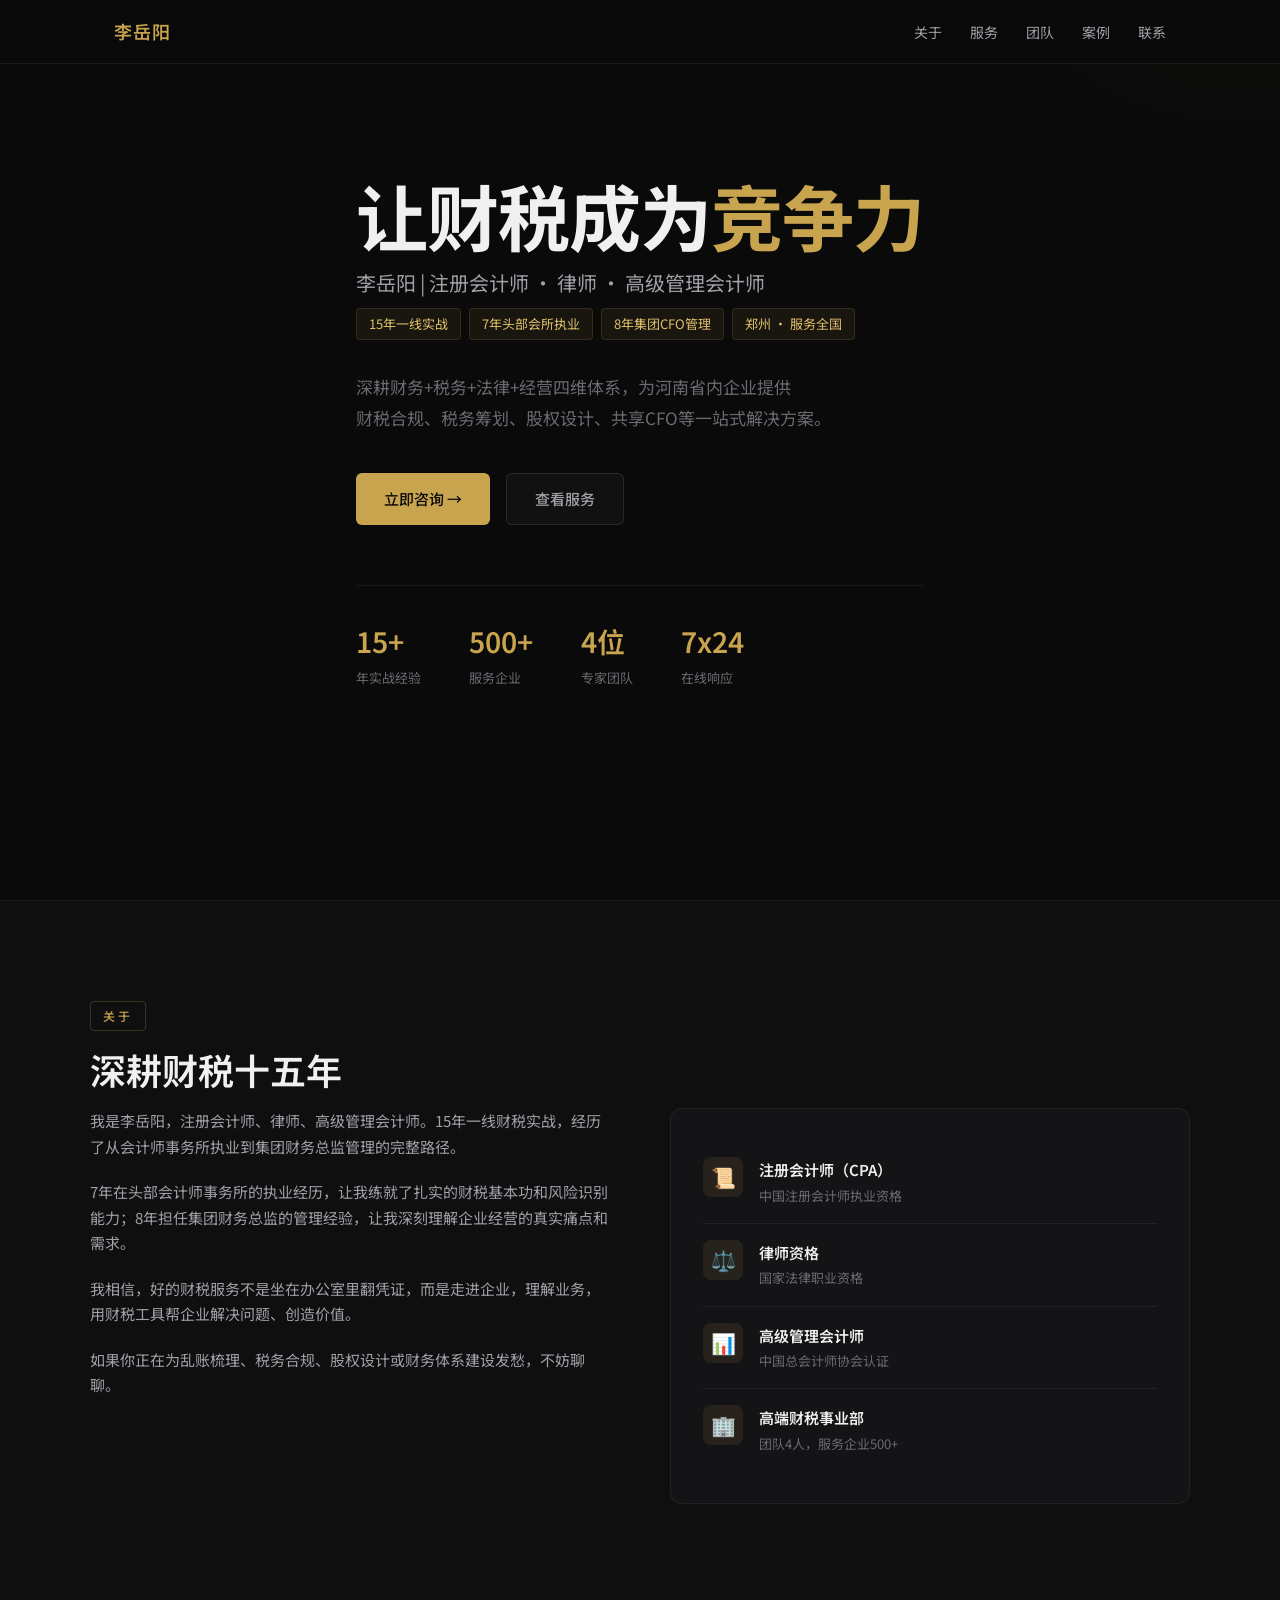
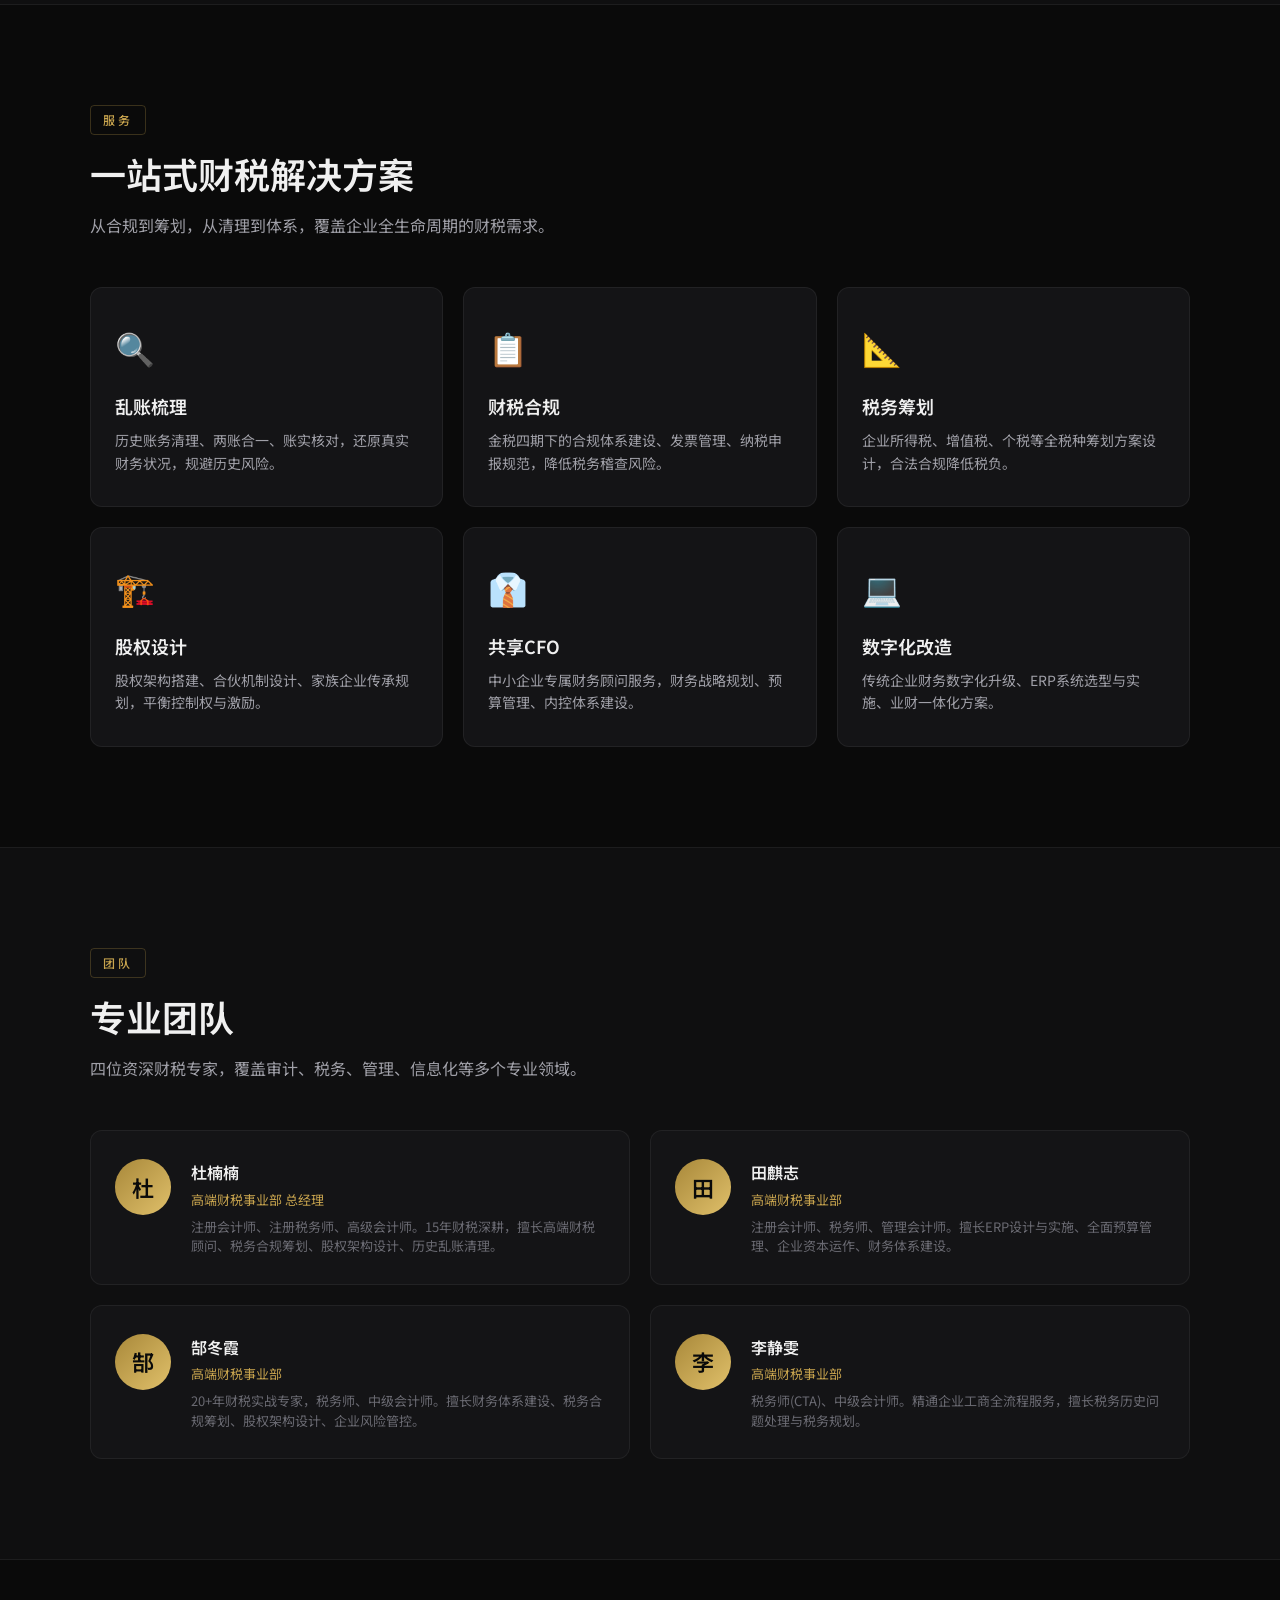
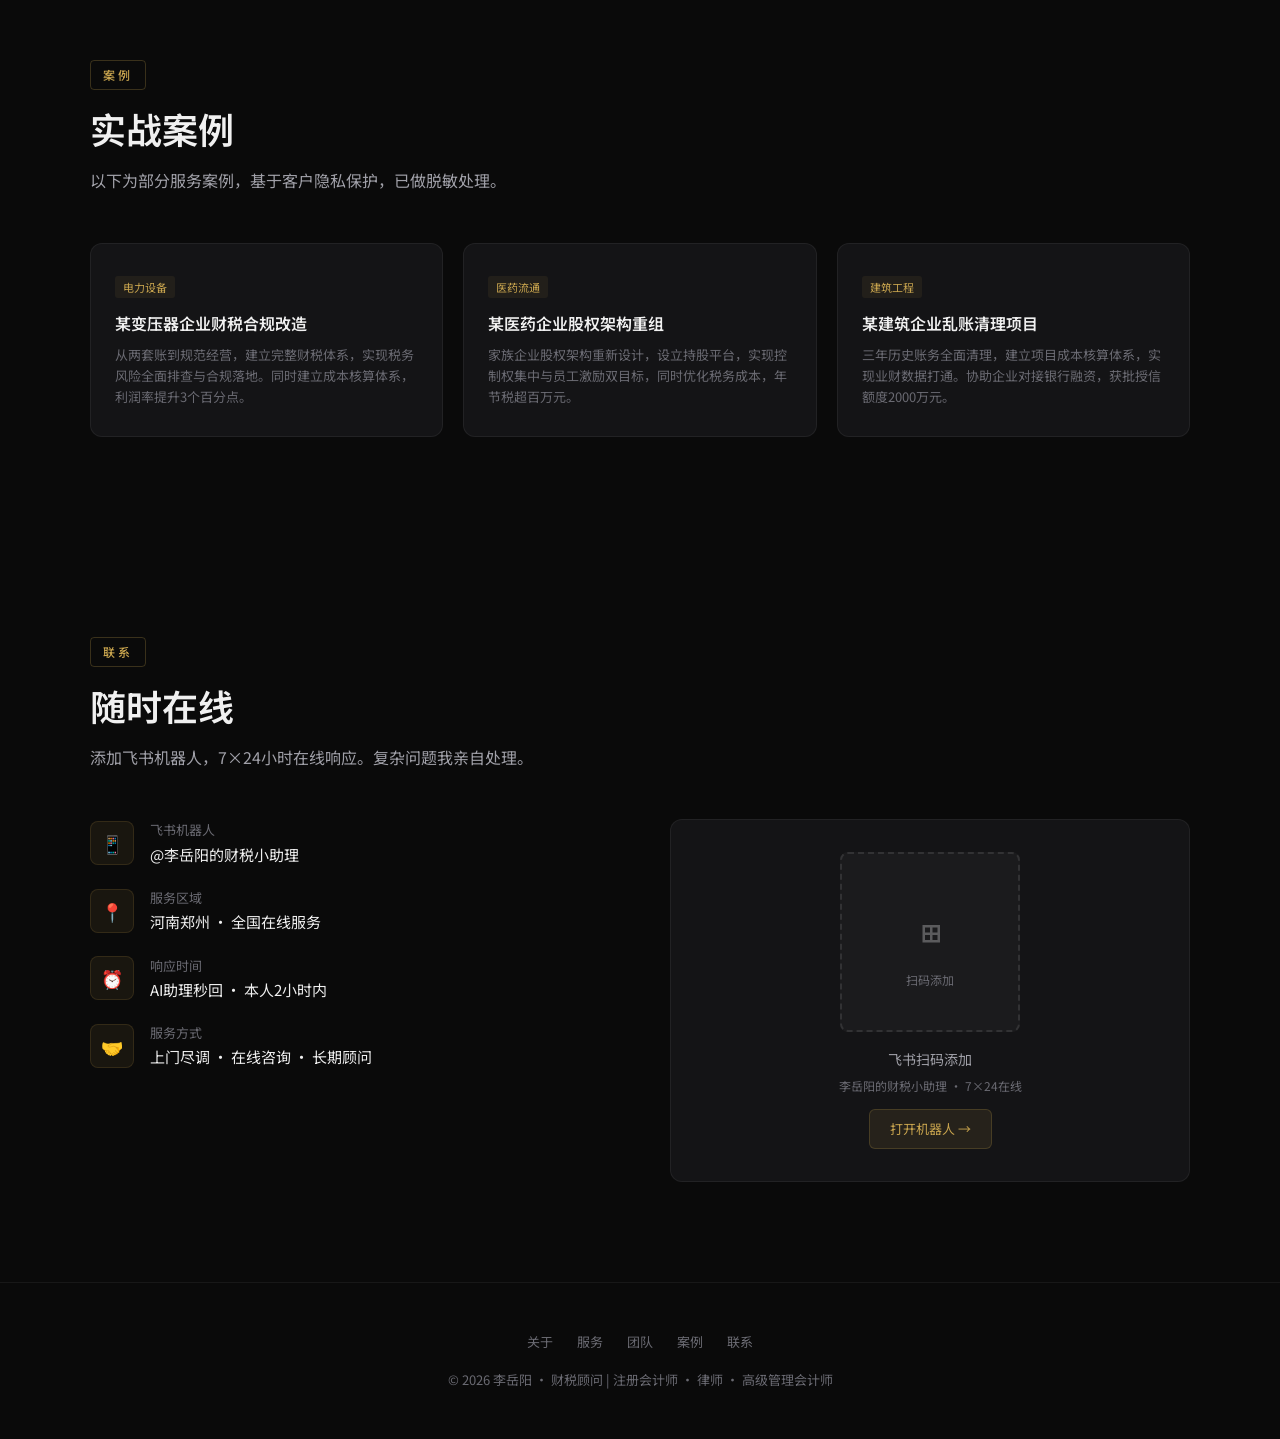
==== index.html @ 6808dc02 "init: 李岳阳财税顾问个人网站" ====
<!DOCTYPE html>
<html lang="zh-CN">
<head>
<meta charset="UTF-8">
<meta name="viewport" content="width=device-width, initial-scale=1.0">
<title>李岳阳 | 财税顾问 · 注册会计师 · 律师</title>
<meta name="description" content="李岳阳——注册会计师、律师、高级管理会计师，15年一线财税实战经验，专注财税合规、税务筹划、股权设计、共享CFO服务。">
<link rel="preconnect" href="https://fonts.googleapis.com">
<link rel="preconnect" href="https://fonts.gstatic.com" crossorigin>
<link href="https://fonts.googleapis.com/css2?family=Noto+Sans+SC:wght@300;400;500;600;700&family=JetBrains+Mono:wght@400;500&display=swap" rel="stylesheet">
<style>
:root {
  --bg-primary: #0a0a0a;
  --bg-secondary: #0f0f10;
  --bg-card: #141416;
  --bg-elevated: #1a1a1e;
  --text-primary: #f0f0f0;
  --text-secondary: #a0a0a8;
  --text-muted: #6a6a72;
  --gold: #c8a44e;
  --gold-light: #e0c06a;
  --gold-dark: #a8883a;
  --accent-gold: #d4af37;
  --border: rgba(255,255,255,0.06);
  --border-light: rgba(255,255,255,0.1);
  --radius: 8px;
  --radius-lg: 12px;
  --max-width: 1100px;
  --nav-height: 64px;
}

* { margin: 0; padding: 0; box-sizing: border-box; }

html { scroll-behavior: smooth; }

body {
  font-family: 'Noto Sans SC', -apple-system, BlinkMacSystemFont, 'Segoe UI', sans-serif;
  background: var(--bg-primary);
  color: var(--text-primary);
  line-height: 1.7;
  -webkit-font-smoothing: antialiased;
}

/* ===== Navigation ===== */
nav {
  position: fixed;
  top: 0;
  left: 0;
  right: 0;
  height: var(--nav-height);
  background: rgba(10,10,10,0.85);
  backdrop-filter: blur(16px);
  -webkit-backdrop-filter: blur(16px);
  border-bottom: 1px solid var(--border);
  z-index: 1000;
  display: flex;
  align-items: center;
  justify-content: center;
}
.nav-inner {
  width: 100%;
  max-width: var(--max-width);
  padding: 0 24px;
  display: flex;
  align-items: center;
  justify-content: space-between;
}
.nav-logo {
  font-size: 18px;
  font-weight: 600;
  color: var(--gold);
  text-decoration: none;
  letter-spacing: 1px;
}
.nav-links {
  display: flex;
  gap: 28px;
  list-style: none;
}
.nav-links a {
  color: var(--text-secondary);
  text-decoration: none;
  font-size: 14px;
  font-weight: 400;
  transition: color 0.2s;
  position: relative;
}
.nav-links a:hover { color: var(--text-primary); }
.nav-links a::after {
  content: '';
  position: absolute;
  bottom: -4px;
  left: 0;
  width: 0;
  height: 1px;
  background: var(--gold);
  transition: width 0.3s;
}
.nav-links a:hover::after { width: 100%; }

.menu-toggle {
  display: none;
  background: none;
  border: none;
  color: var(--text-primary);
  font-size: 24px;
  cursor: pointer;
  padding: 8px;
}

/* ===== Sections ===== */
section { padding: 100px 24px; }
.section-inner {
  max-width: var(--max-width);
  margin: 0 auto;
}
.section-tag {
  display: inline-block;
  font-size: 12px;
  font-weight: 500;
  color: var(--gold);
  letter-spacing: 3px;
  text-transform: uppercase;
  margin-bottom: 16px;
  border: 1px solid rgba(200,164,78,0.25);
  padding: 4px 12px;
  border-radius: 4px;
}
.section-title {
  font-size: 36px;
  font-weight: 600;
  color: var(--text-primary);
  margin-bottom: 16px;
  line-height: 1.25;
}
.section-desc {
  font-size: 16px;
  color: var(--text-secondary);
  max-width: 640px;
  margin-bottom: 48px;
}

/* ===== Hero ===== */
#hero {
  min-height: 100vh;
  display: flex;
  align-items: center;
  padding-top: var(--nav-height);
  position: relative;
  overflow: hidden;
}
#hero::before {
  content: '';
  position: absolute;
  top: -50%;
  right: -20%;
  width: 600px;
  height: 600px;
  background: radial-gradient(circle, rgba(200,164,78,0.06) 0%, transparent 70%);
  pointer-events: none;
}
.hero-content { position: relative; z-index: 1; }
.hero-name {
  font-size: clamp(40px, 6vw, 72px);
  font-weight: 700;
  color: var(--text-primary);
  line-height: 1.1;
  letter-spacing: -1px;
  margin-bottom: 12px;
}
.hero-name .gold { color: var(--gold); }
.hero-title {
  font-size: clamp(16px, 2vw, 20px);
  color: var(--text-secondary);
  margin-bottom: 8px;
  font-weight: 400;
}
.hero-badge {
  display: inline-flex;
  gap: 8px;
  flex-wrap: wrap;
  margin-bottom: 32px;
}
.hero-badge span {
  font-size: 13px;
  color: var(--gold-light);
  background: rgba(200,164,78,0.08);
  border: 1px solid rgba(200,164,78,0.15);
  padding: 4px 12px;
  border-radius: 4px;
}
.hero-desc {
  font-size: 17px;
  color: var(--text-muted);
  max-width: 560px;
  line-height: 1.8;
  margin-bottom: 40px;
}
.hero-actions {
  display: flex;
  gap: 16px;
  flex-wrap: wrap;
}
.btn {
  display: inline-flex;
  align-items: center;
  gap: 8px;
  padding: 12px 28px;
  border-radius: 6px;
  font-size: 15px;
  font-weight: 500;
  text-decoration: none;
  transition: all 0.25s;
  cursor: pointer;
  border: none;
  font-family: inherit;
}
.btn-primary {
  background: var(--gold);
  color: #0a0a0a;
}
.btn-primary:hover {
  background: var(--gold-light);
  transform: translateY(-1px);
}
.btn-ghost {
  background: rgba(255,255,255,0.03);
  color: var(--text-secondary);
  border: 1px solid var(--border-light);
}
.btn-ghost:hover {
  background: rgba(255,255,255,0.06);
  color: var(--text-primary);
  border-color: rgba(255,255,255,0.15);
}
.hero-stats {
  display: flex;
  gap: 48px;
  margin-top: 60px;
  padding-top: 32px;
  border-top: 1px solid var(--border);
}
.hero-stat-num {
  font-size: 28px;
  font-weight: 600;
  color: var(--gold);
}
.hero-stat-label {
  font-size: 13px;
  color: var(--text-muted);
  margin-top: 2px;
}

/* ===== About ===== */
#about {
  background: var(--bg-secondary);
  border-top: 1px solid var(--border);
  border-bottom: 1px solid var(--border);
}
.about-grid {
  display: grid;
  grid-template-columns: 1fr 1fr;
  gap: 60px;
  align-items: start;
}
.about-text p {
  margin-bottom: 20px;
  color: var(--text-secondary);
  font-size: 15px;
}
.about-certs {
  background: var(--bg-card);
  border: 1px solid var(--border);
  border-radius: var(--radius-lg);
  padding: 32px;
}
.cert-item {
  display: flex;
  align-items: flex-start;
  gap: 16px;
  padding: 16px 0;
  border-bottom: 1px solid var(--border);
}
.cert-item:last-child { border-bottom: none; }
.cert-icon {
  width: 40px;
  height: 40px;
  background: rgba(200,164,78,0.1);
  border-radius: 8px;
  display: flex;
  align-items: center;
  justify-content: center;
  font-size: 20px;
  flex-shrink: 0;
}
.cert-info h4 {
  font-size: 15px;
  font-weight: 600;
  margin-bottom: 2px;
}
.cert-info p {
  font-size: 13px;
  color: var(--text-muted);
}

/* ===== Services ===== */
.services-grid {
  display: grid;
  grid-template-columns: repeat(3, 1fr);
  gap: 20px;
}
.service-card {
  background: var(--bg-card);
  border: 1px solid var(--border);
  border-radius: var(--radius-lg);
  padding: 32px 24px;
  transition: all 0.3s;
}
.service-card:hover {
  border-color: rgba(200,164,78,0.2);
  transform: translateY(-2px);
  background: var(--bg-elevated);
}
.service-icon {
  font-size: 32px;
  margin-bottom: 16px;
  display: block;
}
.service-card h3 {
  font-size: 18px;
  font-weight: 600;
  margin-bottom: 8px;
}
.service-card p {
  font-size: 14px;
  color: var(--text-secondary);
  line-height: 1.6;
}

/* ===== Team ===== */
#team { background: var(--bg-secondary); border-top: 1px solid var(--border); border-bottom: 1px solid var(--border); }
.team-grid {
  display: grid;
  grid-template-columns: repeat(2, 1fr);
  gap: 20px;
}
.team-card {
  background: var(--bg-card);
  border: 1px solid var(--border);
  border-radius: var(--radius-lg);
  padding: 28px 24px;
  display: flex;
  gap: 20px;
}
.team-avatar {
  width: 56px;
  height: 56px;
  border-radius: 50%;
  background: linear-gradient(135deg, var(--gold-dark), var(--gold-light));
  display: flex;
  align-items: center;
  justify-content: center;
  font-size: 22px;
  font-weight: 600;
  color: #0a0a0a;
  flex-shrink: 0;
}
.team-info h4 {
  font-size: 16px;
  font-weight: 600;
  margin-bottom: 2px;
}
.team-info .team-title {
  font-size: 13px;
  color: var(--gold);
  margin-bottom: 6px;
}
.team-info .team-desc {
  font-size: 13px;
  color: var(--text-muted);
  line-height: 1.5;
}

/* ===== Cases ===== */
.cases-grid {
  display: grid;
  grid-template-columns: repeat(3, 1fr);
  gap: 20px;
}
.case-card {
  background: var(--bg-card);
  border: 1px solid var(--border);
  border-radius: var(--radius-lg);
  padding: 28px 24px;
  transition: all 0.3s;
}
.case-card:hover { border-color: rgba(200,164,78,0.2); }
.case-tag {
  display: inline-block;
  font-size: 11px;
  color: var(--gold);
  background: rgba(200,164,78,0.08);
  padding: 2px 8px;
  border-radius: 3px;
  margin-bottom: 12px;
}
.case-card h3 {
  font-size: 16px;
  font-weight: 600;
  margin-bottom: 8px;
}
.case-card p {
  font-size: 13px;
  color: var(--text-muted);
  line-height: 1.6;
}

/* ===== Contact ===== */
.contact-grid {
  display: grid;
  grid-template-columns: 1fr 1fr;
  gap: 60px;
}
.contact-info-item {
  display: flex;
  align-items: center;
  gap: 16px;
  margin-bottom: 20px;
}
.contact-info-item .icon {
  width: 44px;
  height: 44px;
  background: rgba(200,164,78,0.08);
  border: 1px solid rgba(200,164,78,0.15);
  border-radius: 8px;
  display: flex;
  align-items: center;
  justify-content: center;
  font-size: 18px;
  flex-shrink: 0;
}
.contact-info-item .label {
  font-size: 13px;
  color: var(--text-muted);
}
.contact-info-item .value {
  font-size: 15px;
  color: var(--text-primary);
}
.contact-qr {
  background: var(--bg-card);
  border: 1px solid var(--border);
  border-radius: var(--radius-lg);
  padding: 32px;
  text-align: center;
}
.contact-qr-placeholder {
  width: 180px;
  height: 180px;
  background: rgba(255,255,255,0.03);
  border: 2px dashed var(--border-light);
  border-radius: 8px;
  margin: 0 auto 16px;
  display: flex;
  flex-direction: column;
  align-items: center;
  justify-content: center;
  gap: 8px;
}
.contact-qr-placeholder .qr-icon { font-size: 40px; opacity: 0.3; }
.contact-qr .qr-label {
  font-size: 14px;
  color: var(--text-secondary);
  margin-bottom: 4px;
}
.contact-qr .qr-desc {
  font-size: 12px;
  color: var(--text-muted);
}
.contact-qr .qr-link {
  display: inline-block;
  margin-top: 12px;
  padding: 8px 20px;
  background: rgba(200,164,78,0.1);
  color: var(--gold);
  text-decoration: none;
  border-radius: 6px;
  font-size: 13px;
  border: 1px solid rgba(200,164,78,0.2);
  transition: all 0.2s;
}
.contact-qr .qr-link:hover {
  background: rgba(200,164,78,0.15);
}

/* ===== Footer ===== */
footer {
  border-top: 1px solid var(--border);
  padding: 48px 24px;
  text-align: center;
}
.footer-links { margin-bottom: 16px; display: flex; justify-content: center; gap: 24px; flex-wrap: wrap; }
.footer-links a { color: var(--text-muted); text-decoration: none; font-size: 13px; transition: color 0.2s; }
.footer-links a:hover { color: var(--gold); }
footer p { font-size: 13px; color: var(--text-muted); }

/* ===== Fade-in Animation ===== */
.fade-in {
  opacity: 0;
  transform: translateY(20px);
  transition: opacity 0.6s ease, transform 0.6s ease;
}
.fade-in.visible {
  opacity: 1;
  transform: translateY(0);
}

/* ===== Responsive ===== */
@media (max-width: 768px) {
  .nav-links { display: none; position: absolute; top: var(--nav-height); left: 0; right: 0; background: rgba(10,10,10,0.98); flex-direction: column; padding: 16px 24px; gap: 16px; border-bottom: 1px solid var(--border); }
  .nav-links.open { display: flex; }
  .menu-toggle { display: block; }
  .hero-stats { gap: 24px; flex-wrap: wrap; }
  .about-grid,
  .contact-grid { grid-template-columns: 1fr; gap: 32px; }
  .services-grid,
  .cases-grid { grid-template-columns: 1fr; }
  .team-grid { grid-template-columns: 1fr; }
  section { padding: 64px 20px; }
  .section-title { font-size: 28px; }
}
@media (min-width: 769px) and (max-width: 1024px) {
  .services-grid,
  .cases-grid { grid-template-columns: repeat(2, 1fr); }
}
</style>
</head>
<body>

<!-- Navigation -->
<nav>
  <div class="nav-inner">
    <a href="#hero" class="nav-logo">李岳阳</a>
    <button class="menu-toggle" aria-label="菜单" onclick="document.querySelector('.nav-links').classList.toggle('open')">☰</button>
    <ul class="nav-links">
      <li><a href="#about" onclick="closeMenu()">关于</a></li>
      <li><a href="#services" onclick="closeMenu()">服务</a></li>
      <li><a href="#team" onclick="closeMenu()">团队</a></li>
      <li><a href="#cases" onclick="closeMenu()">案例</a></li>
      <li><a href="#contact" onclick="closeMenu()">联系</a></li>
    </ul>
  </div>
</nav>

<!-- Hero -->
<section id="hero">
  <div class="section-inner hero-content">
    <div class="hero-name">让财税成为<span class="gold">竞争力</span></div>
    <div class="hero-title">李岳阳 | 注册会计师 · 律师 · 高级管理会计师</div>
    <div class="hero-badge">
      <span>15年一线实战</span>
      <span>7年头部会所执业</span>
      <span>8年集团CFO管理</span>
      <span>郑州 · 服务全国</span>
    </div>
    <p class="hero-desc">
      深耕财务+税务+法律+经营四维体系，为河南省内企业提供<br>
      财税合规、税务筹划、股权设计、共享CFO等一站式解决方案。
    </p>
    <div class="hero-actions">
      <a href="#contact" class="btn btn-primary">立即咨询 →</a>
      <a href="#services" class="btn btn-ghost">查看服务</a>
    </div>
    <div class="hero-stats">
      <div><div class="hero-stat-num">15+</div><div class="hero-stat-label">年实战经验</div></div>
      <div><div class="hero-stat-num">500+</div><div class="hero-stat-label">服务企业</div></div>
      <div><div class="hero-stat-num">4位</div><div class="hero-stat-label">专家团队</div></div>
      <div><div class="hero-stat-num">7x24</div><div class="hero-stat-label">在线响应</div></div>
    </div>
  </div>
</section>

<!-- About -->
<section id="about">
  <div class="section-inner fade-in">
    <span class="section-tag">关于</span>
    <h2 class="section-title">深耕财税十五年</h2>
    <div class="about-grid">
      <div class="about-text">
        <p>我是李岳阳，注册会计师、律师、高级管理会计师。15年一线财税实战，经历了从会计师事务所执业到集团财务总监管理的完整路径。</p>
        <p>7年在头部会计师事务所的执业经历，让我练就了扎实的财税基本功和风险识别能力；8年担任集团财务总监的管理经验，让我深刻理解企业经营的真实痛点和需求。</p>
        <p>我相信，好的财税服务不是坐在办公室里翻凭证，而是走进企业，理解业务，用财税工具帮企业解决问题、创造价值。</p>
        <p>如果你正在为乱账梳理、税务合规、股权设计或财务体系建设发愁，不妨聊聊。</p>
      </div>
      <div class="about-certs">
        <div class="cert-item">
          <div class="cert-icon">📜</div>
          <div class="cert-info"><h4>注册会计师（CPA）</h4><p>中国注册会计师执业资格</p></div>
        </div>
        <div class="cert-item">
          <div class="cert-icon">⚖️</div>
          <div class="cert-info"><h4>律师资格</h4><p>国家法律职业资格</p></div>
        </div>
        <div class="cert-item">
          <div class="cert-icon">📊</div>
          <div class="cert-info"><h4>高级管理会计师</h4><p>中国总会计师协会认证</p></div>
        </div>
        <div class="cert-item">
          <div class="cert-icon">🏢</div>
          <div class="cert-info"><h4>高端财税事业部</h4><p>团队4人，服务企业500+</p></div>
        </div>
      </div>
    </div>
  </div>
</section>

<!-- Services -->
<section id="services">
  <div class="section-inner fade-in">
    <span class="section-tag">服务</span>
    <h2 class="section-title">一站式财税解决方案</h2>
    <p class="section-desc">从合规到筹划，从清理到体系，覆盖企业全生命周期的财税需求。</p>
    <div class="services-grid">
      <div class="service-card"><span class="service-icon">🔍</span><h3>乱账梳理</h3><p>历史账务清理、两账合一、账实核对，还原真实财务状况，规避历史风险。</p></div>
      <div class="service-card"><span class="service-icon">📋</span><h3>财税合规</h3><p>金税四期下的合规体系建设、发票管理、纳税申报规范，降低税务稽查风险。</p></div>
      <div class="service-card"><span class="service-icon">📐</span><h3>税务筹划</h3><p>企业所得税、增值税、个税等全税种筹划方案设计，合法合规降低税负。</p></div>
      <div class="service-card"><span class="service-icon">🏗️</span><h3>股权设计</h3><p>股权架构搭建、合伙机制设计、家族企业传承规划，平衡控制权与激励。</p></div>
      <div class="service-card"><span class="service-icon">👔</span><h3>共享CFO</h3><p>中小企业专属财务顾问服务，财务战略规划、预算管理、内控体系建设。</p></div>
      <div class="service-card"><span class="service-icon">💻</span><h3>数字化改造</h3><p>传统企业财务数字化升级、ERP系统选型与实施、业财一体化方案。</p></div>
    </div>
  </div>
</section>

<!-- Team -->
<section id="team">
  <div class="section-inner fade-in">
    <span class="section-tag">团队</span>
    <h2 class="section-title">专业团队</h2>
    <p class="section-desc">四位资深财税专家，覆盖审计、税务、管理、信息化等多个专业领域。</p>
    <div class="team-grid">
      <div class="team-card"><div class="team-avatar">杜</div><div class="team-info"><h4>杜楠楠</h4><div class="team-title">高端财税事业部 总经理</div><div class="team-desc">注册会计师、注册税务师、高级会计师。15年财税深耕，擅长高端财税顾问、税务合规筹划、股权架构设计、历史乱账清理。</div></div></div>
      <div class="team-card"><div class="team-avatar">田</div><div class="team-info"><h4>田麒志</h4><div class="team-title">高端财税事业部</div><div class="team-desc">注册会计师、税务师、管理会计师。擅长ERP设计与实施、全面预算管理、企业资本运作、财务体系建设。</div></div></div>
      <div class="team-card"><div class="team-avatar">郜</div><div class="team-info"><h4>郜冬霞</h4><div class="team-title">高端财税事业部</div><div class="team-desc">20+年财税实战专家，税务师、中级会计师。擅长财务体系建设、税务合规筹划、股权架构设计、企业风险管控。</div></div></div>
      <div class="team-card"><div class="team-avatar">李</div><div class="team-info"><h4>李静雯</h4><div class="team-title">高端财税事业部</div><div class="team-desc">税务师(CTA)、中级会计师。精通企业工商全流程服务，擅长税务历史问题处理与税务规划。</div></div></div>
    </div>
  </div>
</section>

<!-- Cases -->
<section id="cases">
  <div class="section-inner fade-in">
    <span class="section-tag">案例</span>
    <h2 class="section-title">实战案例</h2>
    <p class="section-desc">以下为部分服务案例，基于客户隐私保护，已做脱敏处理。</p>
    <div class="cases-grid">
      <div class="case-card"><span class="case-tag">电力设备</span><h3>某变压器企业财税合规改造</h3><p>从两套账到规范经营，建立完整财税体系，实现税务风险全面排查与合规落地。同时建立成本核算体系，利润率提升3个百分点。</p></div>
      <div class="case-card"><span class="case-tag">医药流通</span><h3>某医药企业股权架构重组</h3><p>家族企业股权架构重新设计，设立持股平台，实现控制权集中与员工激励双目标，同时优化税务成本，年节税超百万元。</p></div>
      <div class="case-card"><span class="case-tag">建筑工程</span><h3>某建筑企业乱账清理项目</h3><p>三年历史账务全面清理，建立项目成本核算体系，实现业财数据打通。协助企业对接银行融资，获批授信额度2000万元。</p></div>
    </div>
  </div>
</section>

<!-- Contact -->
<section id="contact">
  <div class="section-inner fade-in">
    <span class="section-tag">联系</span>
    <h2 class="section-title">随时在线</h2>
    <p class="section-desc">添加飞书机器人，7×24小时在线响应。复杂问题我亲自处理。</p>
    <div class="contact-grid">
      <div>
        <div class="contact-info-item">
          <div class="icon">📱</div>
          <div><div class="label">飞书机器人</div><div class="value">@李岳阳的财税小助理</div></div>
        </div>
        <div class="contact-info-item">
          <div class="icon">📍</div>
          <div><div class="label">服务区域</div><div class="value">河南郑州 · 全国在线服务</div></div>
        </div>
        <div class="contact-info-item">
          <div class="icon">⏰</div>
          <div><div class="label">响应时间</div><div class="value">AI助理秒回 · 本人2小时内</div></div>
        </div>
        <div class="contact-info-item">
          <div class="icon">🤝</div>
          <div><div class="label">服务方式</div><div class="value">上门尽调 · 在线咨询 · 长期顾问</div></div>
        </div>
      </div>
      <div class="contact-qr">
        <div class="contact-qr-placeholder">
          <span class="qr-icon">⊞</span>
          <span style="font-size:12px;color:var(--text-muted)">扫码添加</span>
        </div>
        <div class="qr-label">飞书扫码添加</div>
        <div class="qr-desc">李岳阳的财税小助理 · 7×24在线</div>
        <a href="https://applink.feishu.cn/T97jD0UwKGOh" class="qr-link" target="_blank" rel="noopener">打开机器人 →</a>
      </div>
    </div>
  </div>
</section>

<!-- Footer -->
<footer>
  <div class="section-inner">
    <div class="footer-links">
      <a href="#about">关于</a>
      <a href="#services">服务</a>
      <a href="#team">团队</a>
      <a href="#cases">案例</a>
      <a href="#contact">联系</a>
    </div>
    <p>© 2026 李岳阳 · 财税顾问 | 注册会计师 · 律师 · 高级管理会计师</p>
  </div>
</footer>

<script>
// Mobile menu close on link click
function closeMenu() { document.querySelector('.nav-links').classList.remove('open'); }

// Fade-in on scroll
const observer = new IntersectionObserver((entries) => {
  entries.forEach(entry => {
    if (entry.isIntersecting) { entry.target.classList.add('visible'); }
  });
}, { threshold: 0.1 });
document.querySelectorAll('.fade-in').forEach(el => observer.observe(el));

// Close mobile menu on resize
window.addEventListener('resize', () => {
  if (window.innerWidth > 768) document.querySelector('.nav-links').classList.remove('open');
});
</script>
</body>
</html>
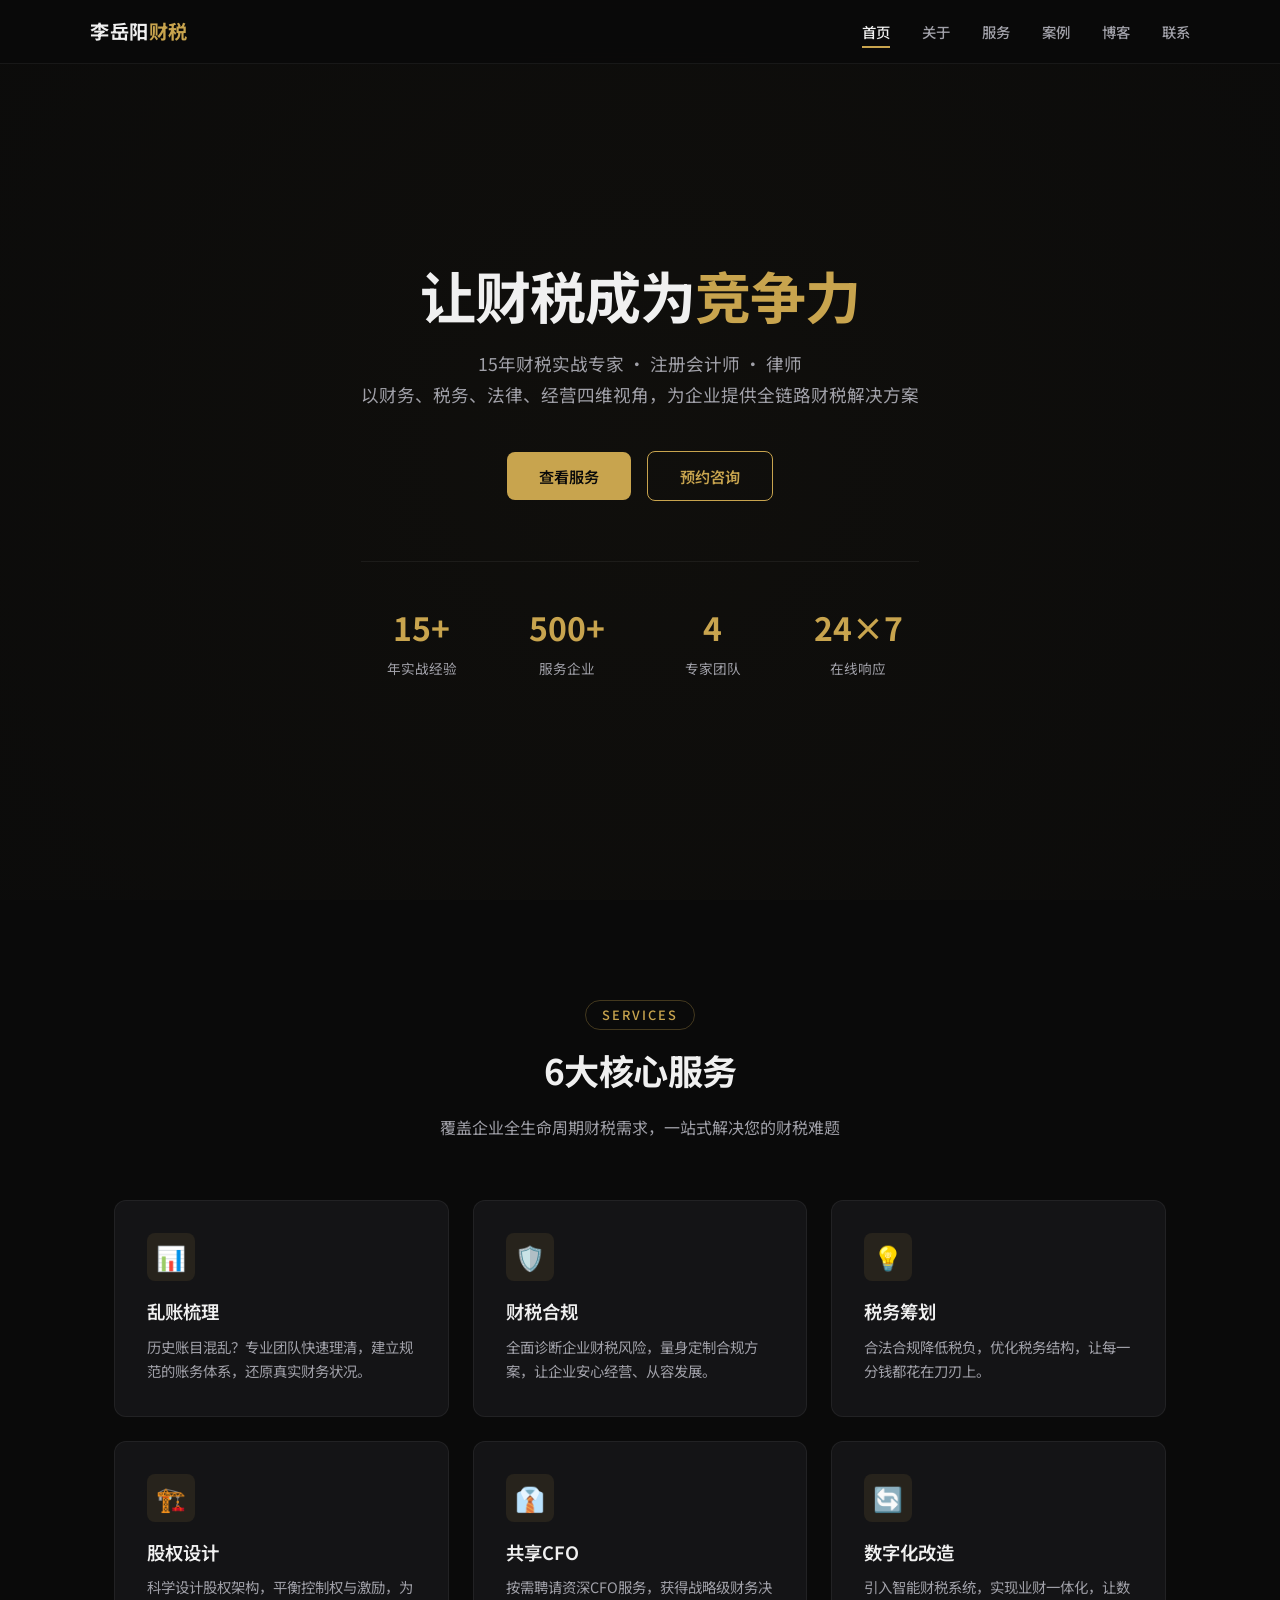
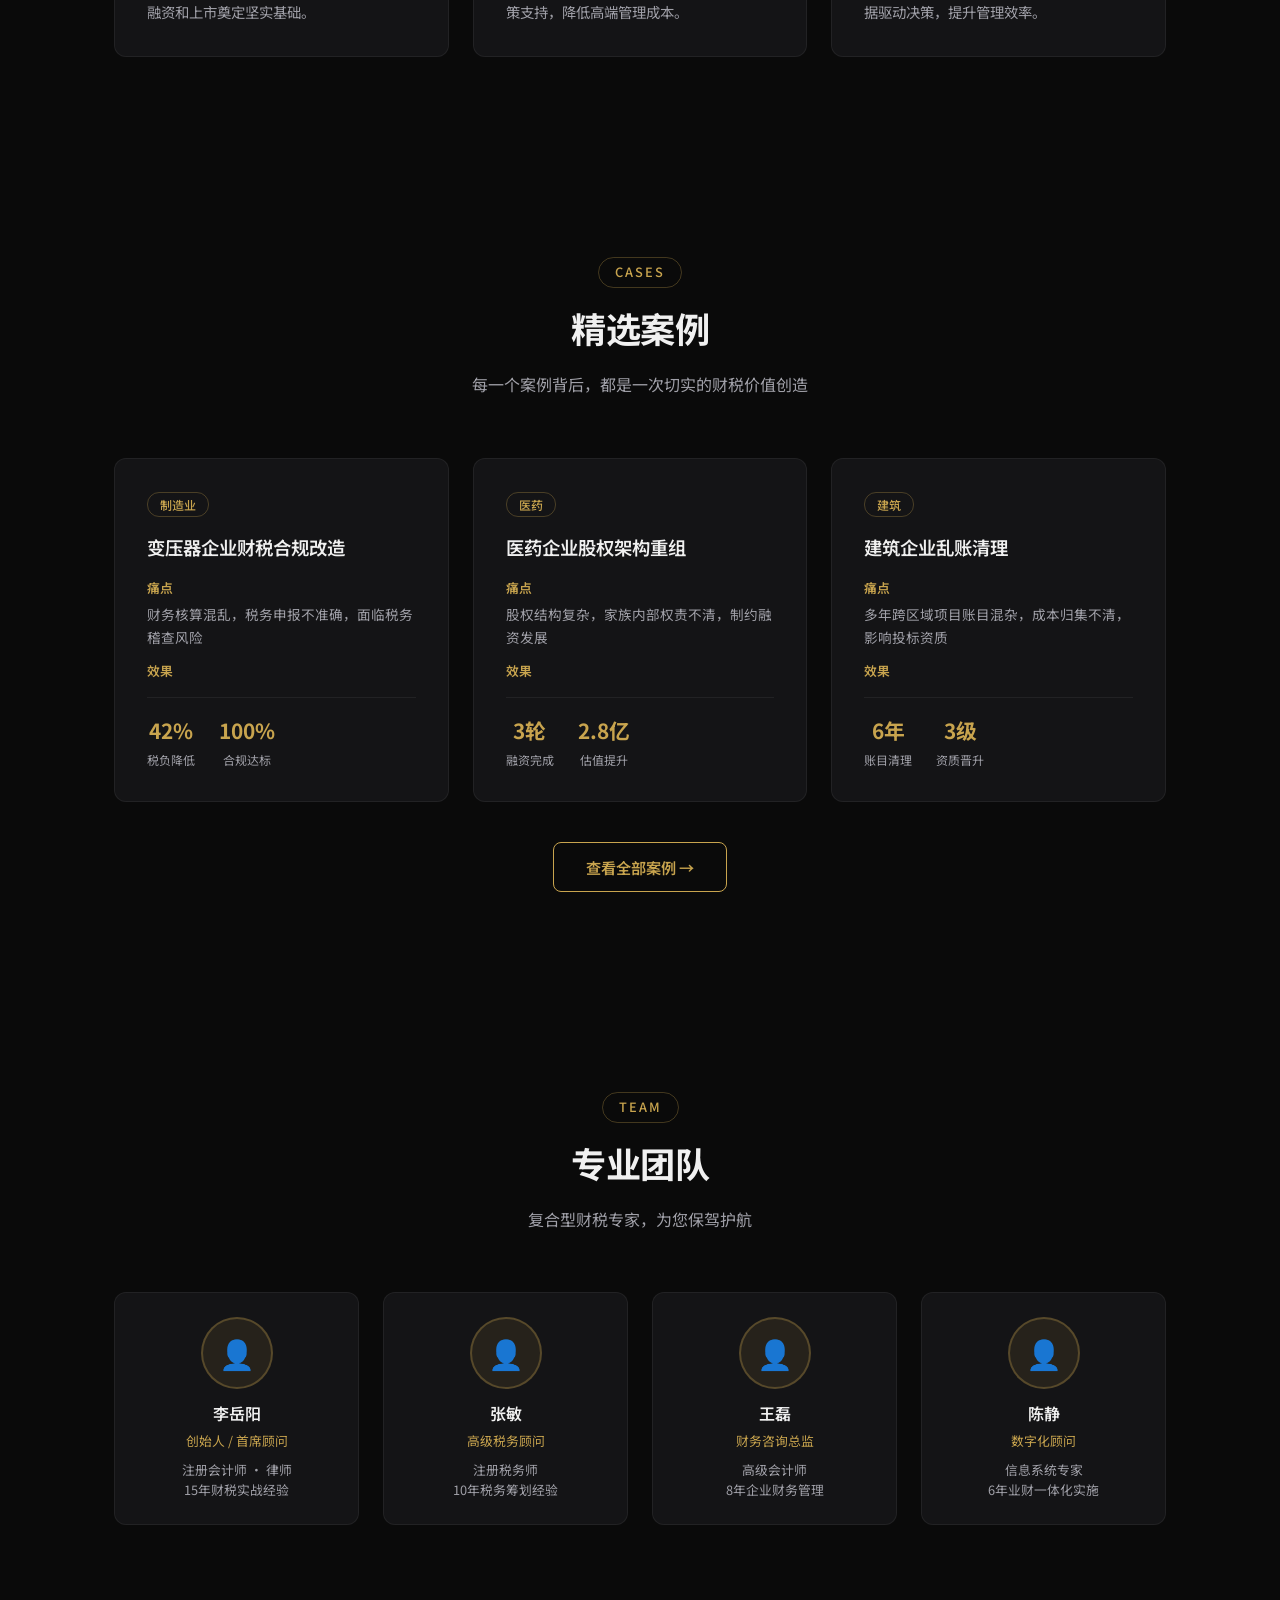
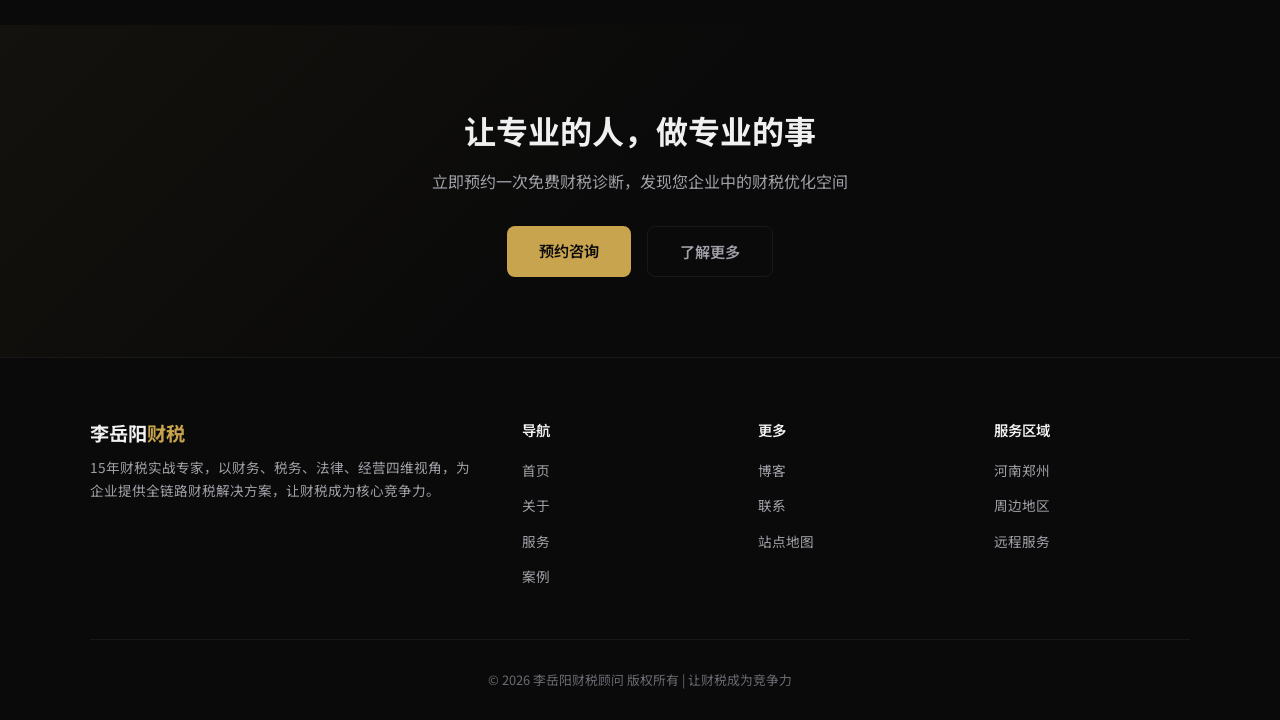
==== commit 392ff1d2: "官网重构：多页面架构 + 深色极简金色风格 + 响应式设计 - 6个独立页面：首页/关于/服务/案例/博客/联系 - 共享 CSS（1208行）+ JS（178行） - 深色主题 #0a0a0a + " ====
--- a/index.html
+++ b/index.html
@@ -1,733 +1,282 @@
 <!DOCTYPE html>
 <html lang="zh-CN">
 <head>
-<meta charset="UTF-8">
-<meta name="viewport" content="width=device-width, initial-scale=1.0">
-<title>李岳阳 | 财税顾问 · 注册会计师 · 律师</title>
-<meta name="description" content="李岳阳——注册会计师、律师、高级管理会计师，15年一线财税实战经验，专注财税合规、税务筹划、股权设计、共享CFO服务。">
-<link rel="preconnect" href="https://fonts.googleapis.com">
-<link rel="preconnect" href="https://fonts.gstatic.com" crossorigin>
-<link href="https://fonts.googleapis.com/css2?family=Noto+Sans+SC:wght@300;400;500;600;700&family=JetBrains+Mono:wght@400;500&display=swap" rel="stylesheet">
-<style>
-:root {
-  --bg-primary: #0a0a0a;
-  --bg-secondary: #0f0f10;
-  --bg-card: #141416;
-  --bg-elevated: #1a1a1e;
-  --text-primary: #f0f0f0;
-  --text-secondary: #a0a0a8;
-  --text-muted: #6a6a72;
-  --gold: #c8a44e;
-  --gold-light: #e0c06a;
-  --gold-dark: #a8883a;
-  --accent-gold: #d4af37;
-  --border: rgba(255,255,255,0.06);
-  --border-light: rgba(255,255,255,0.1);
-  --radius: 8px;
-  --radius-lg: 12px;
-  --max-width: 1100px;
-  --nav-height: 64px;
-}
-
-* { margin: 0; padding: 0; box-sizing: border-box; }
-
-html { scroll-behavior: smooth; }
-
-body {
-  font-family: 'Noto Sans SC', -apple-system, BlinkMacSystemFont, 'Segoe UI', sans-serif;
-  background: var(--bg-primary);
-  color: var(--text-primary);
-  line-height: 1.7;
-  -webkit-font-smoothing: antialiased;
-}
-
-/* ===== Navigation ===== */
-nav {
-  position: fixed;
-  top: 0;
-  left: 0;
-  right: 0;
-  height: var(--nav-height);
-  background: rgba(10,10,10,0.85);
-  backdrop-filter: blur(16px);
-  -webkit-backdrop-filter: blur(16px);
-  border-bottom: 1px solid var(--border);
-  z-index: 1000;
-  display: flex;
-  align-items: center;
-  justify-content: center;
-}
-.nav-inner {
-  width: 100%;
-  max-width: var(--max-width);
-  padding: 0 24px;
-  display: flex;
-  align-items: center;
-  justify-content: space-between;
-}
-.nav-logo {
-  font-size: 18px;
-  font-weight: 600;
-  color: var(--gold);
-  text-decoration: none;
-  letter-spacing: 1px;
-}
-.nav-links {
-  display: flex;
-  gap: 28px;
-  list-style: none;
-}
-.nav-links a {
-  color: var(--text-secondary);
-  text-decoration: none;
-  font-size: 14px;
-  font-weight: 400;
-  transition: color 0.2s;
-  position: relative;
-}
-.nav-links a:hover { color: var(--text-primary); }
-.nav-links a::after {
-  content: '';
-  position: absolute;
-  bottom: -4px;
-  left: 0;
-  width: 0;
-  height: 1px;
-  background: var(--gold);
-  transition: width 0.3s;
-}
-.nav-links a:hover::after { width: 100%; }
-
-.menu-toggle {
-  display: none;
-  background: none;
-  border: none;
-  color: var(--text-primary);
-  font-size: 24px;
-  cursor: pointer;
-  padding: 8px;
-}
-
-/* ===== Sections ===== */
-section { padding: 100px 24px; }
-.section-inner {
-  max-width: var(--max-width);
-  margin: 0 auto;
-}
-.section-tag {
-  display: inline-block;
-  font-size: 12px;
-  font-weight: 500;
-  color: var(--gold);
-  letter-spacing: 3px;
-  text-transform: uppercase;
-  margin-bottom: 16px;
-  border: 1px solid rgba(200,164,78,0.25);
-  padding: 4px 12px;
-  border-radius: 4px;
-}
-.section-title {
-  font-size: 36px;
-  font-weight: 600;
-  color: var(--text-primary);
-  margin-bottom: 16px;
-  line-height: 1.25;
-}
-.section-desc {
-  font-size: 16px;
-  color: var(--text-secondary);
-  max-width: 640px;
-  margin-bottom: 48px;
-}
-
-/* ===== Hero ===== */
-#hero {
-  min-height: 100vh;
-  display: flex;
-  align-items: center;
-  padding-top: var(--nav-height);
-  position: relative;
-  overflow: hidden;
-}
-#hero::before {
-  content: '';
-  position: absolute;
-  top: -50%;
-  right: -20%;
-  width: 600px;
-  height: 600px;
-  background: radial-gradient(circle, rgba(200,164,78,0.06) 0%, transparent 70%);
-  pointer-events: none;
-}
-.hero-content { position: relative; z-index: 1; }
-.hero-name {
-  font-size: clamp(40px, 6vw, 72px);
-  font-weight: 700;
-  color: var(--text-primary);
-  line-height: 1.1;
-  letter-spacing: -1px;
-  margin-bottom: 12px;
-}
-.hero-name .gold { color: var(--gold); }
-.hero-title {
-  font-size: clamp(16px, 2vw, 20px);
-  color: var(--text-secondary);
-  margin-bottom: 8px;
-  font-weight: 400;
-}
-.hero-badge {
-  display: inline-flex;
-  gap: 8px;
-  flex-wrap: wrap;
-  margin-bottom: 32px;
-}
-.hero-badge span {
-  font-size: 13px;
-  color: var(--gold-light);
-  background: rgba(200,164,78,0.08);
-  border: 1px solid rgba(200,164,78,0.15);
-  padding: 4px 12px;
-  border-radius: 4px;
-}
-.hero-desc {
-  font-size: 17px;
-  color: var(--text-muted);
-  max-width: 560px;
-  line-height: 1.8;
-  margin-bottom: 40px;
-}
-.hero-actions {
-  display: flex;
-  gap: 16px;
-  flex-wrap: wrap;
-}
-.btn {
-  display: inline-flex;
-  align-items: center;
-  gap: 8px;
-  padding: 12px 28px;
-  border-radius: 6px;
-  font-size: 15px;
-  font-weight: 500;
-  text-decoration: none;
-  transition: all 0.25s;
-  cursor: pointer;
-  border: none;
-  font-family: inherit;
-}
-.btn-primary {
-  background: var(--gold);
-  color: #0a0a0a;
-}
-.btn-primary:hover {
-  background: var(--gold-light);
-  transform: translateY(-1px);
-}
-.btn-ghost {
-  background: rgba(255,255,255,0.03);
-  color: var(--text-secondary);
-  border: 1px solid var(--border-light);
-}
-.btn-ghost:hover {
-  background: rgba(255,255,255,0.06);
-  color: var(--text-primary);
-  border-color: rgba(255,255,255,0.15);
-}
-.hero-stats {
-  display: flex;
-  gap: 48px;
-  margin-top: 60px;
-  padding-top: 32px;
-  border-top: 1px solid var(--border);
-}
-.hero-stat-num {
-  font-size: 28px;
-  font-weight: 600;
-  color: var(--gold);
-}
-.hero-stat-label {
-  font-size: 13px;
-  color: var(--text-muted);
-  margin-top: 2px;
-}
-
-/* ===== About ===== */
-#about {
-  background: var(--bg-secondary);
-  border-top: 1px solid var(--border);
-  border-bottom: 1px solid var(--border);
-}
-.about-grid {
-  display: grid;
-  grid-template-columns: 1fr 1fr;
-  gap: 60px;
-  align-items: start;
-}
-.about-text p {
-  margin-bottom: 20px;
-  color: var(--text-secondary);
-  font-size: 15px;
-}
-.about-certs {
-  background: var(--bg-card);
-  border: 1px solid var(--border);
-  border-radius: var(--radius-lg);
-  padding: 32px;
-}
-.cert-item {
-  display: flex;
-  align-items: flex-start;
-  gap: 16px;
-  padding: 16px 0;
-  border-bottom: 1px solid var(--border);
-}
-.cert-item:last-child { border-bottom: none; }
-.cert-icon {
-  width: 40px;
-  height: 40px;
-  background: rgba(200,164,78,0.1);
-  border-radius: 8px;
-  display: flex;
-  align-items: center;
-  justify-content: center;
-  font-size: 20px;
-  flex-shrink: 0;
-}
-.cert-info h4 {
-  font-size: 15px;
-  font-weight: 600;
-  margin-bottom: 2px;
-}
-.cert-info p {
-  font-size: 13px;
-  color: var(--text-muted);
-}
-
-/* ===== Services ===== */
-.services-grid {
-  display: grid;
-  grid-template-columns: repeat(3, 1fr);
-  gap: 20px;
-}
-.service-card {
-  background: var(--bg-card);
-  border: 1px solid var(--border);
-  border-radius: var(--radius-lg);
-  padding: 32px 24px;
-  transition: all 0.3s;
-}
-.service-card:hover {
-  border-color: rgba(200,164,78,0.2);
-  transform: translateY(-2px);
-  background: var(--bg-elevated);
-}
-.service-icon {
-  font-size: 32px;
-  margin-bottom: 16px;
-  display: block;
-}
-.service-card h3 {
-  font-size: 18px;
-  font-weight: 600;
-  margin-bottom: 8px;
-}
-.service-card p {
-  font-size: 14px;
-  color: var(--text-secondary);
-  line-height: 1.6;
-}
-
-/* ===== Team ===== */
-#team { background: var(--bg-secondary); border-top: 1px solid var(--border); border-bottom: 1px solid var(--border); }
-.team-grid {
-  display: grid;
-  grid-template-columns: repeat(2, 1fr);
-  gap: 20px;
-}
-.team-card {
-  background: var(--bg-card);
-  border: 1px solid var(--border);
-  border-radius: var(--radius-lg);
-  padding: 28px 24px;
-  display: flex;
-  gap: 20px;
-}
-.team-avatar {
-  width: 56px;
-  height: 56px;
-  border-radius: 50%;
-  background: linear-gradient(135deg, var(--gold-dark), var(--gold-light));
-  display: flex;
-  align-items: center;
-  justify-content: center;
-  font-size: 22px;
-  font-weight: 600;
-  color: #0a0a0a;
-  flex-shrink: 0;
-}
-.team-info h4 {
-  font-size: 16px;
-  font-weight: 600;
-  margin-bottom: 2px;
-}
-.team-info .team-title {
-  font-size: 13px;
-  color: var(--gold);
-  margin-bottom: 6px;
-}
-.team-info .team-desc {
-  font-size: 13px;
-  color: var(--text-muted);
-  line-height: 1.5;
-}
-
-/* ===== Cases ===== */
-.cases-grid {
-  display: grid;
-  grid-template-columns: repeat(3, 1fr);
-  gap: 20px;
-}
-.case-card {
-  background: var(--bg-card);
-  border: 1px solid var(--border);
-  border-radius: var(--radius-lg);
-  padding: 28px 24px;
-  transition: all 0.3s;
-}
-.case-card:hover { border-color: rgba(200,164,78,0.2); }
-.case-tag {
-  display: inline-block;
-  font-size: 11px;
-  color: var(--gold);
-  background: rgba(200,164,78,0.08);
-  padding: 2px 8px;
-  border-radius: 3px;
-  margin-bottom: 12px;
-}
-.case-card h3 {
-  font-size: 16px;
-  font-weight: 600;
-  margin-bottom: 8px;
-}
-.case-card p {
-  font-size: 13px;
-  color: var(--text-muted);
-  line-height: 1.6;
-}
-
-/* ===== Contact ===== */
-.contact-grid {
-  display: grid;
-  grid-template-columns: 1fr 1fr;
-  gap: 60px;
-}
-.contact-info-item {
-  display: flex;
-  align-items: center;
-  gap: 16px;
-  margin-bottom: 20px;
-}
-.contact-info-item .icon {
-  width: 44px;
-  height: 44px;
-  background: rgba(200,164,78,0.08);
-  border: 1px solid rgba(200,164,78,0.15);
-  border-radius: 8px;
-  display: flex;
-  align-items: center;
-  justify-content: center;
-  font-size: 18px;
-  flex-shrink: 0;
-}
-.contact-info-item .label {
-  font-size: 13px;
-  color: var(--text-muted);
-}
-.contact-info-item .value {
-  font-size: 15px;
-  color: var(--text-primary);
-}
-.contact-qr {
-  background: var(--bg-card);
-  border: 1px solid var(--border);
-  border-radius: var(--radius-lg);
-  padding: 32px;
-  text-align: center;
-}
-.contact-qr-placeholder {
-  width: 180px;
-  height: 180px;
-  background: rgba(255,255,255,0.03);
-  border: 2px dashed var(--border-light);
-  border-radius: 8px;
-  margin: 0 auto 16px;
-  display: flex;
-  flex-direction: column;
-  align-items: center;
-  justify-content: center;
-  gap: 8px;
-}
-.contact-qr-placeholder .qr-icon { font-size: 40px; opacity: 0.3; }
-.contact-qr .qr-label {
-  font-size: 14px;
-  color: var(--text-secondary);
-  margin-bottom: 4px;
-}
-.contact-qr .qr-desc {
-  font-size: 12px;
-  color: var(--text-muted);
-}
-.contact-qr .qr-link {
-  display: inline-block;
-  margin-top: 12px;
-  padding: 8px 20px;
-  background: rgba(200,164,78,0.1);
-  color: var(--gold);
-  text-decoration: none;
-  border-radius: 6px;
-  font-size: 13px;
-  border: 1px solid rgba(200,164,78,0.2);
-  transition: all 0.2s;
-}
-.contact-qr .qr-link:hover {
-  background: rgba(200,164,78,0.15);
-}
-
-/* ===== Footer ===== */
-footer {
-  border-top: 1px solid var(--border);
-  padding: 48px 24px;
-  text-align: center;
-}
-.footer-links { margin-bottom: 16px; display: flex; justify-content: center; gap: 24px; flex-wrap: wrap; }
-.footer-links a { color: var(--text-muted); text-decoration: none; font-size: 13px; transition: color 0.2s; }
-.footer-links a:hover { color: var(--gold); }
-footer p { font-size: 13px; color: var(--text-muted); }
-
-/* ===== Fade-in Animation ===== */
-.fade-in {
-  opacity: 0;
-  transform: translateY(20px);
-  transition: opacity 0.6s ease, transform 0.6s ease;
-}
-.fade-in.visible {
-  opacity: 1;
-  transform: translateY(0);
-}
-
-/* ===== Responsive ===== */
-@media (max-width: 768px) {
-  .nav-links { display: none; position: absolute; top: var(--nav-height); left: 0; right: 0; background: rgba(10,10,10,0.98); flex-direction: column; padding: 16px 24px; gap: 16px; border-bottom: 1px solid var(--border); }
-  .nav-links.open { display: flex; }
-  .menu-toggle { display: block; }
-  .hero-stats { gap: 24px; flex-wrap: wrap; }
-  .about-grid,
-  .contact-grid { grid-template-columns: 1fr; gap: 32px; }
-  .services-grid,
-  .cases-grid { grid-template-columns: 1fr; }
-  .team-grid { grid-template-columns: 1fr; }
-  section { padding: 64px 20px; }
-  .section-title { font-size: 28px; }
-}
-@media (min-width: 769px) and (max-width: 1024px) {
-  .services-grid,
-  .cases-grid { grid-template-columns: repeat(2, 1fr); }
-}
-</style>
+  <meta charset="UTF-8">
+  <meta name="viewport" content="width=device-width, initial-scale=1.0">
+  <title>李岳阳财税顾问 | 让财税成为竞争力</title>
+  <meta name="description" content="李岳阳，15年财税实战专家·注册会计师·律师。提供乱账梳理、财税合规、税务筹划、股权设计、共享CFO、数字化改造等一站式财税服务。">
+  <meta property="og:title" content="李岳阳财税顾问 | 让财税成为竞争力">
+  <meta property="og:description" content="15年财税实战专家·注册会计师·律师。让财税成为您的核心竞争力。">
+  <meta property="og:type" content="website">
+  <meta property="og:url" content="https://www.liyueyang.com/">
+  <meta property="og:image" content="https://www.liyueyang.com/og-image.jpg">
+  <meta name="robots" content="index, follow">
+  <link rel="canonical" href="https://www.liyueyang.com/">
+  <link rel="stylesheet" href="css/style.css">
 </head>
 <body>
 
-<!-- Navigation -->
-<nav>
-  <div class="nav-inner">
-    <a href="#hero" class="nav-logo">李岳阳</a>
-    <button class="menu-toggle" aria-label="菜单" onclick="document.querySelector('.nav-links').classList.toggle('open')">☰</button>
-    <ul class="nav-links">
-      <li><a href="#about" onclick="closeMenu()">关于</a></li>
-      <li><a href="#services" onclick="closeMenu()">服务</a></li>
-      <li><a href="#team" onclick="closeMenu()">团队</a></li>
-      <li><a href="#cases" onclick="closeMenu()">案例</a></li>
-      <li><a href="#contact" onclick="closeMenu()">联系</a></li>
-    </ul>
-  </div>
-</nav>
-
-<!-- Hero -->
-<section id="hero">
-  <div class="section-inner hero-content">
-    <div class="hero-name">让财税成为<span class="gold">竞争力</span></div>
-    <div class="hero-title">李岳阳 | 注册会计师 · 律师 · 高级管理会计师</div>
-    <div class="hero-badge">
-      <span>15年一线实战</span>
-      <span>7年头部会所执业</span>
-      <span>8年集团CFO管理</span>
-      <span>郑州 · 服务全国</span>
-    </div>
-    <p class="hero-desc">
-      深耕财务+税务+法律+经营四维体系，为河南省内企业提供<br>
-      财税合规、税务筹划、股权设计、共享CFO等一站式解决方案。
-    </p>
-    <div class="hero-actions">
-      <a href="#contact" class="btn btn-primary">立即咨询 →</a>
-      <a href="#services" class="btn btn-ghost">查看服务</a>
-    </div>
-    <div class="hero-stats">
-      <div><div class="hero-stat-num">15+</div><div class="hero-stat-label">年实战经验</div></div>
-      <div><div class="hero-stat-num">500+</div><div class="hero-stat-label">服务企业</div></div>
-      <div><div class="hero-stat-num">4位</div><div class="hero-stat-label">专家团队</div></div>
-      <div><div class="hero-stat-num">7x24</div><div class="hero-stat-label">在线响应</div></div>
-    </div>
-  </div>
-</section>
-
-<!-- About -->
-<section id="about">
-  <div class="section-inner fade-in">
-    <span class="section-tag">关于</span>
-    <h2 class="section-title">深耕财税十五年</h2>
-    <div class="about-grid">
-      <div class="about-text">
-        <p>我是李岳阳，注册会计师、律师、高级管理会计师。15年一线财税实战，经历了从会计师事务所执业到集团财务总监管理的完整路径。</p>
-        <p>7年在头部会计师事务所的执业经历，让我练就了扎实的财税基本功和风险识别能力；8年担任集团财务总监的管理经验，让我深刻理解企业经营的真实痛点和需求。</p>
-        <p>我相信，好的财税服务不是坐在办公室里翻凭证，而是走进企业，理解业务，用财税工具帮企业解决问题、创造价值。</p>
-        <p>如果你正在为乱账梳理、税务合规、股权设计或财务体系建设发愁，不妨聊聊。</p>
-      </div>
-      <div class="about-certs">
-        <div class="cert-item">
-          <div class="cert-icon">📜</div>
-          <div class="cert-info"><h4>注册会计师（CPA）</h4><p>中国注册会计师执业资格</p></div>
-        </div>
-        <div class="cert-item">
-          <div class="cert-icon">⚖️</div>
-          <div class="cert-info"><h4>律师资格</h4><p>国家法律职业资格</p></div>
-        </div>
-        <div class="cert-item">
-          <div class="cert-icon">📊</div>
-          <div class="cert-info"><h4>高级管理会计师</h4><p>中国总会计师协会认证</p></div>
-        </div>
-        <div class="cert-item">
-          <div class="cert-icon">🏢</div>
-          <div class="cert-info"><h4>高端财税事业部</h4><p>团队4人，服务企业500+</p></div>
-        </div>
-      </div>
-    </div>
-  </div>
-</section>
-
-<!-- Services -->
-<section id="services">
-  <div class="section-inner fade-in">
-    <span class="section-tag">服务</span>
-    <h2 class="section-title">一站式财税解决方案</h2>
-    <p class="section-desc">从合规到筹划，从清理到体系，覆盖企业全生命周期的财税需求。</p>
-    <div class="services-grid">
-      <div class="service-card"><span class="service-icon">🔍</span><h3>乱账梳理</h3><p>历史账务清理、两账合一、账实核对，还原真实财务状况，规避历史风险。</p></div>
-      <div class="service-card"><span class="service-icon">📋</span><h3>财税合规</h3><p>金税四期下的合规体系建设、发票管理、纳税申报规范，降低税务稽查风险。</p></div>
-      <div class="service-card"><span class="service-icon">📐</span><h3>税务筹划</h3><p>企业所得税、增值税、个税等全税种筹划方案设计，合法合规降低税负。</p></div>
-      <div class="service-card"><span class="service-icon">🏗️</span><h3>股权设计</h3><p>股权架构搭建、合伙机制设计、家族企业传承规划，平衡控制权与激励。</p></div>
-      <div class="service-card"><span class="service-icon">👔</span><h3>共享CFO</h3><p>中小企业专属财务顾问服务，财务战略规划、预算管理、内控体系建设。</p></div>
-      <div class="service-card"><span class="service-icon">💻</span><h3>数字化改造</h3><p>传统企业财务数字化升级、ERP系统选型与实施、业财一体化方案。</p></div>
-    </div>
-  </div>
-</section>
-
-<!-- Team -->
-<section id="team">
-  <div class="section-inner fade-in">
-    <span class="section-tag">团队</span>
-    <h2 class="section-title">专业团队</h2>
-    <p class="section-desc">四位资深财税专家，覆盖审计、税务、管理、信息化等多个专业领域。</p>
-    <div class="team-grid">
-      <div class="team-card"><div class="team-avatar">杜</div><div class="team-info"><h4>杜楠楠</h4><div class="team-title">高端财税事业部 总经理</div><div class="team-desc">注册会计师、注册税务师、高级会计师。15年财税深耕，擅长高端财税顾问、税务合规筹划、股权架构设计、历史乱账清理。</div></div></div>
-      <div class="team-card"><div class="team-avatar">田</div><div class="team-info"><h4>田麒志</h4><div class="team-title">高端财税事业部</div><div class="team-desc">注册会计师、税务师、管理会计师。擅长ERP设计与实施、全面预算管理、企业资本运作、财务体系建设。</div></div></div>
-      <div class="team-card"><div class="team-avatar">郜</div><div class="team-info"><h4>郜冬霞</h4><div class="team-title">高端财税事业部</div><div class="team-desc">20+年财税实战专家，税务师、中级会计师。擅长财务体系建设、税务合规筹划、股权架构设计、企业风险管控。</div></div></div>
-      <div class="team-card"><div class="team-avatar">李</div><div class="team-info"><h4>李静雯</h4><div class="team-title">高端财税事业部</div><div class="team-desc">税务师(CTA)、中级会计师。精通企业工商全流程服务，擅长税务历史问题处理与税务规划。</div></div></div>
-    </div>
-  </div>
-</section>
-
-<!-- Cases -->
-<section id="cases">
-  <div class="section-inner fade-in">
-    <span class="section-tag">案例</span>
-    <h2 class="section-title">实战案例</h2>
-    <p class="section-desc">以下为部分服务案例，基于客户隐私保护，已做脱敏处理。</p>
-    <div class="cases-grid">
-      <div class="case-card"><span class="case-tag">电力设备</span><h3>某变压器企业财税合规改造</h3><p>从两套账到规范经营，建立完整财税体系，实现税务风险全面排查与合规落地。同时建立成本核算体系，利润率提升3个百分点。</p></div>
-      <div class="case-card"><span class="case-tag">医药流通</span><h3>某医药企业股权架构重组</h3><p>家族企业股权架构重新设计，设立持股平台，实现控制权集中与员工激励双目标，同时优化税务成本，年节税超百万元。</p></div>
-      <div class="case-card"><span class="case-tag">建筑工程</span><h3>某建筑企业乱账清理项目</h3><p>三年历史账务全面清理，建立项目成本核算体系，实现业财数据打通。协助企业对接银行融资，获批授信额度2000万元。</p></div>
-    </div>
-  </div>
-</section>
-
-<!-- Contact -->
-<section id="contact">
-  <div class="section-inner fade-in">
-    <span class="section-tag">联系</span>
-    <h2 class="section-title">随时在线</h2>
-    <p class="section-desc">添加飞书机器人，7×24小时在线响应。复杂问题我亲自处理。</p>
-    <div class="contact-grid">
-      <div>
-        <div class="contact-info-item">
-          <div class="icon">📱</div>
-          <div><div class="label">飞书机器人</div><div class="value">@李岳阳的财税小助理</div></div>
-        </div>
-        <div class="contact-info-item">
-          <div class="icon">📍</div>
-          <div><div class="label">服务区域</div><div class="value">河南郑州 · 全国在线服务</div></div>
-        </div>
-        <div class="contact-info-item">
-          <div class="icon">⏰</div>
-          <div><div class="label">响应时间</div><div class="value">AI助理秒回 · 本人2小时内</div></div>
-        </div>
-        <div class="contact-info-item">
-          <div class="icon">🤝</div>
-          <div><div class="label">服务方式</div><div class="value">上门尽调 · 在线咨询 · 长期顾问</div></div>
-        </div>
-      </div>
-      <div class="contact-qr">
-        <div class="contact-qr-placeholder">
-          <span class="qr-icon">⊞</span>
-          <span style="font-size:12px;color:var(--text-muted)">扫码添加</span>
-        </div>
-        <div class="qr-label">飞书扫码添加</div>
-        <div class="qr-desc">李岳阳的财税小助理 · 7×24在线</div>
-        <a href="https://applink.feishu.cn/T97jD0UwKGOh" class="qr-link" target="_blank" rel="noopener">打开机器人 →</a>
-      </div>
-    </div>
-  </div>
-</section>
-
-<!-- Footer -->
-<footer>
-  <div class="section-inner">
-    <div class="footer-links">
-      <a href="#about">关于</a>
-      <a href="#services">服务</a>
-      <a href="#team">团队</a>
-      <a href="#cases">案例</a>
-      <a href="#contact">联系</a>
-    </div>
-    <p>© 2026 李岳阳 · 财税顾问 | 注册会计师 · 律师 · 高级管理会计师</p>
-  </div>
-</footer>
-
-<script>
-// Mobile menu close on link click
-function closeMenu() { document.querySelector('.nav-links').classList.remove('open'); }
-
-// Fade-in on scroll
-const observer = new IntersectionObserver((entries) => {
-  entries.forEach(entry => {
-    if (entry.isIntersecting) { entry.target.classList.add('visible'); }
-  });
-}, { threshold: 0.1 });
-document.querySelectorAll('.fade-in').forEach(el => observer.observe(el));
-
-// Close mobile menu on resize
-window.addEventListener('resize', () => {
-  if (window.innerWidth > 768) document.querySelector('.nav-links').classList.remove('open');
-});
-</script>
+  <!-- ========== 导航栏 ========== -->
+  <nav class="navbar">
+    <div class="container">
+      <a href="index.html" class="navbar-logo">李岳阳<span>财税</span></a>
+      <button class="menu-toggle" aria-label="切换菜单">
+        <span></span>
+        <span></span>
+        <span></span>
+      </button>
+      <ul class="navbar-links">
+        <li><a href="index.html" class="active">首页</a></li>
+        <li><a href="about.html">关于</a></li>
+        <li><a href="services.html">服务</a></li>
+        <li><a href="cases.html">案例</a></li>
+        <li><a href="blog.html">博客</a></li>
+        <li><a href="contact.html">联系</a></li>
+      </ul>
+    </div>
+  </nav>
+
+  <!-- ========== Hero 区域 ========== -->
+  <section class="hero">
+    <div class="hero-content">
+      <h1 class="hero-title fade-in">让财税成为<span>竞争力</span></h1>
+      <p class="hero-subtitle fade-in">15年财税实战专家 · 注册会计师 · 律师<br>以财务、税务、法律、经营四维视角，为企业提供全链路财税解决方案</p>
+      <div class="fade-in">
+        <a href="services.html" class="btn btn-primary">查看服务</a>
+        &nbsp;&nbsp;
+        <a href="contact.html" class="btn btn-outline">预约咨询</a>
+      </div>
+      <!-- 数据滚动条 -->
+      <div class="hero-stats fade-in">
+        <div class="hero-stat">
+          <div class="hero-stat-number" data-target="15" data-suffix="+">0</div>
+          <div class="hero-stat-label">年实战经验</div>
+        </div>
+        <div class="hero-stat">
+          <div class="hero-stat-number" data-target="500" data-suffix="+">0</div>
+          <div class="hero-stat-label">服务企业</div>
+        </div>
+        <div class="hero-stat">
+          <div class="hero-stat-number" data-target="4" data-suffix="">0</div>
+          <div class="hero-stat-label">专家团队</div>
+        </div>
+        <div class="hero-stat">
+          <div class="hero-stat-number" data-target="24" data-suffix="×7">0</div>
+          <div class="hero-stat-label">在线响应</div>
+        </div>
+      </div>
+    </div>
+  </section>
+
+  <!-- ========== 服务概览 ========== -->
+  <section class="section" id="services">
+    <div class="container">
+      <div class="section-header fade-in">
+        <div class="section-tag">Services</div>
+        <h2 class="section-title">6大核心服务</h2>
+        <p class="section-subtitle">覆盖企业全生命周期财税需求，一站式解决您的财税难题</p>
+      </div>
+      <div class="services-grid">
+        <a href="services.html#service-0" class="service-card fade-in">
+          <div class="service-card-icon">📊</div>
+          <h3>乱账梳理</h3>
+          <p>历史账目混乱？专业团队快速理清，建立规范的账务体系，还原真实财务状况。</p>
+        </a>
+        <a href="services.html#service-1" class="service-card fade-in">
+          <div class="service-card-icon">🛡️</div>
+          <h3>财税合规</h3>
+          <p>全面诊断企业财税风险，量身定制合规方案，让企业安心经营、从容发展。</p>
+        </a>
+        <a href="services.html#service-2" class="service-card fade-in">
+          <div class="service-card-icon">💡</div>
+          <h3>税务筹划</h3>
+          <p>合法合规降低税负，优化税务结构，让每一分钱都花在刀刃上。</p>
+        </a>
+        <a href="services.html#service-3" class="service-card fade-in">
+          <div class="service-card-icon">🏗️</div>
+          <h3>股权设计</h3>
+          <p>科学设计股权架构，平衡控制权与激励，为融资和上市奠定坚实基础。</p>
+        </a>
+        <a href="services.html#service-4" class="service-card fade-in">
+          <div class="service-card-icon">👔</div>
+          <h3>共享CFO</h3>
+          <p>按需聘请资深CFO服务，获得战略级财务决策支持，降低高端管理成本。</p>
+        </a>
+        <a href="services.html#service-5" class="service-card fade-in">
+          <div class="service-card-icon">🔄</div>
+          <h3>数字化改造</h3>
+          <p>引入智能财税系统，实现业财一体化，让数据驱动决策，提升管理效率。</p>
+        </a>
+      </div>
+    </div>
+  </section>
+
+  <!-- ========== 案例精选 ========== -->
+  <section class="section" id="cases">
+    <div class="container">
+      <div class="section-header fade-in">
+        <div class="section-tag">Cases</div>
+        <h2 class="section-title">精选案例</h2>
+        <p class="section-subtitle">每一个案例背后，都是一次切实的财税价值创造</p>
+      </div>
+      <div class="cases-grid">
+        <a href="cases.html#case-0" class="case-card fade-in">
+          <div class="case-tag">制造业</div>
+          <h3>变压器企业财税合规改造</h3>
+          <div class="case-section">
+            <div class="case-section-label">痛点</div>
+            <p>财务核算混乱，税务申报不准确，面临税务稽查风险</p>
+          </div>
+          <div class="case-section">
+            <div class="case-section-label">效果</div>
+          </div>
+          <div class="case-result">
+            <div class="case-result-item">
+              <div class="case-result-number">42%</div>
+              <div class="case-result-label">税负降低</div>
+            </div>
+            <div class="case-result-item">
+              <div class="case-result-number">100%</div>
+              <div class="case-result-label">合规达标</div>
+            </div>
+          </div>
+        </a>
+        <a href="cases.html#case-1" class="case-card fade-in">
+          <div class="case-tag">医药</div>
+          <h3>医药企业股权架构重组</h3>
+          <div class="case-section">
+            <div class="case-section-label">痛点</div>
+            <p>股权结构复杂，家族内部权责不清，制约融资发展</p>
+          </div>
+          <div class="case-section">
+            <div class="case-section-label">效果</div>
+          </div>
+          <div class="case-result">
+            <div class="case-result-item">
+              <div class="case-result-number">3轮</div>
+              <div class="case-result-label">融资完成</div>
+            </div>
+            <div class="case-result-item">
+              <div class="case-result-number">2.8亿</div>
+              <div class="case-result-label">估值提升</div>
+            </div>
+          </div>
+        </a>
+        <a href="cases.html#case-2" class="case-card fade-in">
+          <div class="case-tag">建筑</div>
+          <h3>建筑企业乱账清理</h3>
+          <div class="case-section">
+            <div class="case-section-label">痛点</div>
+            <p>多年跨区域项目账目混杂，成本归集不清，影响投标资质</p>
+          </div>
+          <div class="case-section">
+            <div class="case-section-label">效果</div>
+          </div>
+          <div class="case-result">
+            <div class="case-result-item">
+              <div class="case-result-number">6年</div>
+              <div class="case-result-label">账目清理</div>
+            </div>
+            <div class="case-result-item">
+              <div class="case-result-number">3级</div>
+              <div class="case-result-label">资质晋升</div>
+            </div>
+          </div>
+        </a>
+      </div>
+      <div style="text-align:center; margin-top:40px;" class="fade-in">
+        <a href="cases.html" class="btn btn-outline">查看全部案例 →</a>
+      </div>
+    </div>
+  </section>
+
+  <!-- ========== 团队展示 ========== -->
+  <section class="section" id="team">
+    <div class="container">
+      <div class="section-header fade-in">
+        <div class="section-tag">Team</div>
+        <h2 class="section-title">专业团队</h2>
+        <p class="section-subtitle">复合型财税专家，为您保驾护航</p>
+      </div>
+      <div class="team-grid">
+        <div class="team-card fade-in">
+          <div class="team-avatar">👤</div>
+          <h4>李岳阳</h4>
+          <div class="role">创始人 / 首席顾问</div>
+          <div class="contact-info">注册会计师 · 律师<br>15年财税实战经验</div>
+        </div>
+        <div class="team-card fade-in">
+          <div class="team-avatar">👤</div>
+          <h4>张敏</h4>
+          <div class="role">高级税务顾问</div>
+          <div class="contact-info">注册税务师<br>10年税务筹划经验</div>
+        </div>
+        <div class="team-card fade-in">
+          <div class="team-avatar">👤</div>
+          <h4>王磊</h4>
+          <div class="role">财务咨询总监</div>
+          <div class="contact-info">高级会计师<br>8年企业财务管理</div>
+        </div>
+        <div class="team-card fade-in">
+          <div class="team-avatar">👤</div>
+          <h4>陈静</h4>
+          <div class="role">数字化顾问</div>
+          <div class="contact-info">信息系统专家<br>6年业财一体化实施</div>
+        </div>
+      </div>
+    </div>
+  </section>
+
+  <!-- ========== CTA ========== -->
+  <section class="cta-section fade-in">
+    <div class="container">
+      <h2>让专业的人，做专业的事</h2>
+      <p>立即预约一次免费财税诊断，发现您企业中的财税优化空间</p>
+      <div class="btn-group">
+        <a href="contact.html" class="btn btn-primary">预约咨询</a>
+        <a href="about.html" class="btn btn-ghost">了解更多</a>
+      </div>
+    </div>
+  </section>
+
+  <!-- ========== Footer ========== -->
+  <footer class="footer">
+    <div class="footer-grid">
+      <div class="footer-brand">
+        <h3>李岳阳<span>财税</span></h3>
+        <p>15年财税实战专家，以财务、税务、法律、经营四维视角，为企业提供全链路财税解决方案，让财税成为核心竞争力。</p>
+      </div>
+      <div class="footer-col">
+        <h4>导航</h4>
+        <ul>
+          <li><a href="index.html">首页</a></li>
+          <li><a href="about.html">关于</a></li>
+          <li><a href="services.html">服务</a></li>
+          <li><a href="cases.html">案例</a></li>
+        </ul>
+      </div>
+      <div class="footer-col">
+        <h4>更多</h4>
+        <ul>
+          <li><a href="blog.html">博客</a></li>
+          <li><a href="contact.html">联系</a></li>
+          <li><a href="sitemap.xml">站点地图</a></li>
+        </ul>
+      </div>
+      <div class="footer-col">
+        <h4>服务区域</h4>
+        <ul>
+          <li><a href="contact.html">河南郑州</a></li>
+          <li><a href="contact.html">周边地区</a></li>
+          <li><a href="contact.html">远程服务</a></li>
+        </ul>
+      </div>
+    </div>
+    <div class="footer-bottom">
+      &copy; 2026 李岳阳财税顾问 版权所有 | 让财税成为竞争力
+    </div>
+  </footer>
+
+  <script src="js/main.js"></script>
 </body>
 </html>
--- a/css/style.css
+++ b/css/style.css
@@ -0,0 +1,1208 @@
+/* ===================================================
+   李岳阳财税顾问官网 - 全局样式表
+   深色极简（Linear风格）+ 金色点缀 #c8a44e
+   =================================================== */
+
+/* --- 字体与基础重置 --- */
+@import url('https://fonts.googleapis.com/css2?family=Noto+Sans+SC:wght@300;400;500;600;700&display=swap');
+
+*, *::before, *::after {
+  margin: 0;
+  padding: 0;
+  box-sizing: border-box;
+}
+
+:root {
+  /* 深色背景 */
+  --bg-primary: #0a0a0a;
+  --bg-card: #141416;
+  --bg-card-hover: #1a1a1e;
+  --bg-nav: rgba(10, 10, 10, 0.85);
+  /* 金色系 */
+  --gold: #c8a44e;
+  --gold-light: #e0c06a;
+  --gold-dark: #a88630;
+  /* 文字 */
+  --text-white: #f0f0f0;
+  --text-secondary: #a0a0a8;
+  --text-dim: #6b6b73;
+  /* 边框 */
+  --border-color: rgba(255, 255, 255, 0.06);
+  --border-gold: rgba(200, 164, 78, 0.3);
+  /* 圆角 */
+  --radius-sm: 8px;
+  --radius-md: 12px;
+  --radius-lg: 16px;
+  /* 最大宽度 */
+  --max-width: 1100px;
+  /* 过渡 */
+  --transition: 0.3s cubic-bezier(0.4, 0, 0.2, 1);
+}
+
+html {
+  scroll-behavior: smooth;
+  font-size: 16px;
+}
+
+body {
+  font-family: 'Noto Sans SC', -apple-system, BlinkMacSystemFont, 'Segoe UI', sans-serif;
+  background-color: var(--bg-primary);
+  color: var(--text-white);
+  line-height: 1.6;
+  -webkit-font-smoothing: antialiased;
+  -moz-osx-font-smoothing: grayscale;
+}
+
+a {
+  color: var(--gold);
+  text-decoration: none;
+  transition: color var(--transition);
+}
+
+a:hover {
+  color: var(--gold-light);
+}
+
+img {
+  max-width: 100%;
+  height: auto;
+  display: block;
+}
+
+.container {
+  max-width: var(--max-width);
+  margin: 0 auto;
+  padding: 0 24px;
+}
+
+/* --- 导航栏 --- */
+.navbar {
+  position: fixed;
+  top: 0;
+  left: 0;
+  right: 0;
+  z-index: 1000;
+  background: var(--bg-nav);
+  backdrop-filter: blur(20px);
+  -webkit-backdrop-filter: blur(20px);
+  border-bottom: 1px solid var(--border-color);
+  padding: 0 24px;
+  height: 64px;
+  display: flex;
+  align-items: center;
+}
+
+.navbar .container {
+  display: flex;
+  justify-content: space-between;
+  align-items: center;
+  width: 100%;
+  padding: 0;
+}
+
+.navbar-logo {
+  font-size: 1.2rem;
+  font-weight: 700;
+  color: var(--text-white);
+  letter-spacing: 0.5px;
+}
+
+.navbar-logo span {
+  color: var(--gold);
+}
+
+.navbar-links {
+  display: flex;
+  align-items: center;
+  gap: 32px;
+  list-style: none;
+}
+
+.navbar-links a {
+  color: var(--text-secondary);
+  font-size: 0.9rem;
+  font-weight: 500;
+  transition: color var(--transition);
+  position: relative;
+  padding: 4px 0;
+}
+
+.navbar-links a::after {
+  content: '';
+  position: absolute;
+  bottom: -2px;
+  left: 0;
+  width: 0;
+  height: 2px;
+  background: var(--gold);
+  transition: width var(--transition);
+}
+
+.navbar-links a:hover,
+.navbar-links a.active {
+  color: var(--text-white);
+}
+
+.navbar-links a:hover::after,
+.navbar-links a.active::after {
+  width: 100%;
+}
+
+/* 移动端菜单按钮 */
+.menu-toggle {
+  display: none;
+  flex-direction: column;
+  gap: 5px;
+  cursor: pointer;
+  padding: 4px;
+  background: none;
+  border: none;
+}
+
+.menu-toggle span {
+  display: block;
+  width: 24px;
+  height: 2px;
+  background: var(--text-white);
+  border-radius: 2px;
+  transition: var(--transition);
+}
+
+.menu-toggle.active span:nth-child(1) {
+  transform: rotate(45deg) translate(5px, 5px);
+}
+
+.menu-toggle.active span:nth-child(2) {
+  opacity: 0;
+}
+
+.menu-toggle.active span:nth-child(3) {
+  transform: rotate(-45deg) translate(5px, -5px);
+}
+
+/* --- Section 通用 --- */
+.section {
+  padding: 100px 24px;
+}
+
+.section-header {
+  text-align: center;
+  margin-bottom: 60px;
+}
+
+.section-tag {
+  display: inline-block;
+  font-size: 0.8rem;
+  font-weight: 500;
+  color: var(--gold);
+  text-transform: uppercase;
+  letter-spacing: 2px;
+  margin-bottom: 12px;
+  border: 1px solid var(--border-gold);
+  padding: 4px 16px;
+  border-radius: 20px;
+}
+
+.section-title {
+  font-size: 2.2rem;
+  font-weight: 700;
+  color: var(--text-white);
+  margin-bottom: 16px;
+  letter-spacing: -0.5px;
+}
+
+.section-subtitle {
+  font-size: 1rem;
+  color: var(--text-secondary);
+  max-width: 600px;
+  margin: 0 auto;
+}
+
+/* --- Hero 区域 --- */
+.hero {
+  min-height: 100vh;
+  display: flex;
+  align-items: center;
+  justify-content: center;
+  text-align: center;
+  padding: 120px 24px 80px;
+  position: relative;
+  overflow: hidden;
+}
+
+.hero::before {
+  content: '';
+  position: absolute;
+  top: -50%;
+  left: -50%;
+  width: 200%;
+  height: 200%;
+  background: radial-gradient(circle at center, rgba(200, 164, 78, 0.03) 0%, transparent 70%);
+  pointer-events: none;
+}
+
+.hero-content {
+  position: relative;
+  z-index: 1;
+  max-width: 800px;
+}
+
+.hero-title {
+  font-size: 3.5rem;
+  font-weight: 700;
+  line-height: 1.2;
+  margin-bottom: 20px;
+  letter-spacing: -1px;
+}
+
+.hero-title span {
+  color: var(--gold);
+}
+
+.hero-subtitle {
+  font-size: 1.1rem;
+  color: var(--text-secondary);
+  margin-bottom: 40px;
+  line-height: 1.8;
+}
+
+.hero-stats {
+  display: grid;
+  grid-template-columns: repeat(4, 1fr);
+  gap: 24px;
+  margin-top: 60px;
+  padding-top: 40px;
+  border-top: 1px solid var(--border-color);
+}
+
+.hero-stat {
+  text-align: center;
+}
+
+.hero-stat-number {
+  font-size: 2rem;
+  font-weight: 700;
+  color: var(--gold);
+  margin-bottom: 4px;
+}
+
+.hero-stat-label {
+  font-size: 0.85rem;
+  color: var(--text-secondary);
+}
+
+/* --- 按钮 --- */
+.btn {
+  display: inline-block;
+  padding: 12px 32px;
+  font-family: 'Noto Sans SC', sans-serif;
+  font-size: 0.95rem;
+  font-weight: 600;
+  border-radius: var(--radius-sm);
+  cursor: pointer;
+  transition: all var(--transition);
+  border: none;
+  text-decoration: none;
+}
+
+.btn-primary {
+  background: var(--gold);
+  color: #0a0a0a;
+}
+
+.btn-primary:hover {
+  background: var(--gold-light);
+  color: #0a0a0a;
+  transform: translateY(-2px);
+  box-shadow: 0 8px 24px rgba(200, 164, 78, 0.25);
+}
+
+.btn-outline {
+  background: transparent;
+  color: var(--gold);
+  border: 1px solid var(--gold);
+}
+
+.btn-outline:hover {
+  background: var(--gold);
+  color: #0a0a0a;
+  transform: translateY(-2px);
+}
+
+.btn-ghost {
+  background: transparent;
+  color: var(--text-secondary);
+  border: 1px solid var(--border-color);
+}
+
+.btn-ghost:hover {
+  color: var(--text-white);
+  border-color: var(--text-secondary);
+  transform: translateY(-2px);
+}
+
+/* --- 服务卡片网格 --- */
+.services-grid {
+  display: grid;
+  grid-template-columns: repeat(3, 1fr);
+  gap: 24px;
+}
+
+.service-card {
+  background: var(--bg-card);
+  border: 1px solid var(--border-color);
+  border-radius: var(--radius-md);
+  padding: 32px;
+  cursor: pointer;
+  transition: all var(--transition);
+}
+
+.service-card:hover {
+  background: var(--bg-card-hover);
+  border-color: var(--border-gold);
+  transform: translateY(-4px);
+}
+
+.service-card-icon {
+  width: 48px;
+  height: 48px;
+  background: rgba(200, 164, 78, 0.1);
+  border-radius: var(--radius-sm);
+  display: flex;
+  align-items: center;
+  justify-content: center;
+  font-size: 1.5rem;
+  margin-bottom: 16px;
+  color: var(--gold);
+}
+
+.service-card h3 {
+  font-size: 1.15rem;
+  font-weight: 600;
+  margin-bottom: 8px;
+  color: var(--text-white);
+}
+
+.service-card p {
+  font-size: 0.9rem;
+  color: var(--text-secondary);
+  line-height: 1.7;
+}
+
+/* --- 服务详情卡片（可展开） --- */
+.service-detail-card {
+  background: var(--bg-card);
+  border: 1px solid var(--border-color);
+  border-radius: var(--radius-md);
+  margin-bottom: 16px;
+  overflow: hidden;
+  transition: border-color var(--transition);
+}
+
+.service-detail-card:hover {
+  border-color: var(--border-gold);
+}
+
+.service-detail-header {
+  padding: 24px 32px;
+  display: flex;
+  justify-content: space-between;
+  align-items: center;
+  cursor: pointer;
+  user-select: none;
+  gap: 16px;
+}
+
+.service-detail-header h3 {
+  font-size: 1.1rem;
+  font-weight: 600;
+  color: var(--text-white);
+  display: flex;
+  align-items: center;
+  gap: 12px;
+}
+
+.service-detail-header .icon-tag {
+  font-size: 1.3rem;
+}
+
+.service-detail-header .toggle-icon {
+  font-size: 1.2rem;
+  color: var(--gold);
+  transition: transform var(--transition);
+  flex-shrink: 0;
+}
+
+.service-detail-card.open .toggle-icon {
+  transform: rotate(180deg);
+}
+
+.service-detail-body {
+  max-height: 0;
+  overflow: hidden;
+  transition: max-height 0.4s ease, padding 0.4s ease;
+  padding: 0 32px;
+}
+
+.service-detail-card.open .service-detail-body {
+  max-height: 500px;
+  padding: 0 32px 24px;
+}
+
+.service-detail-body p {
+  font-size: 0.9rem;
+  color: var(--text-secondary);
+  line-height: 1.8;
+  margin-bottom: 12px;
+}
+
+.service-detail-body .scenario {
+  background: rgba(200, 164, 78, 0.06);
+  border-left: 3px solid var(--gold);
+  padding: 12px 16px;
+  border-radius: 0 var(--radius-sm) var(--radius-sm) 0;
+  margin-top: 8px;
+}
+
+.service-detail-body .scenario strong {
+  color: var(--gold);
+}
+
+/* --- 服务流程图 --- */
+.process-flow {
+  display: flex;
+  justify-content: space-between;
+  align-items: flex-start;
+  gap: 12px;
+  margin-top: 40px;
+  position: relative;
+  flex-wrap: wrap;
+}
+
+.process-step {
+  flex: 1;
+  min-width: 140px;
+  text-align: center;
+  position: relative;
+}
+
+.process-step-number {
+  width: 40px;
+  height: 40px;
+  background: var(--gold);
+  color: #0a0a0a;
+  border-radius: 50%;
+  display: flex;
+  align-items: center;
+  justify-content: center;
+  font-weight: 700;
+  font-size: 0.9rem;
+  margin: 0 auto 12px;
+  position: relative;
+  z-index: 2;
+}
+
+.process-step h4 {
+  font-size: 0.9rem;
+  font-weight: 600;
+  color: var(--text-white);
+  margin-bottom: 4px;
+}
+
+.process-step p {
+  font-size: 0.8rem;
+  color: var(--text-secondary);
+}
+
+.process-step::after {
+  content: '→';
+  position: absolute;
+  top: 8px;
+  right: -12px;
+  color: var(--gold);
+  font-size: 1.2rem;
+  z-index: 1;
+}
+
+.process-step:last-child::after {
+  display: none;
+}
+
+/* --- 案例卡片 --- */
+.cases-grid {
+  display: grid;
+  grid-template-columns: repeat(3, 1fr);
+  gap: 24px;
+}
+
+.case-card {
+  background: var(--bg-card);
+  border: 1px solid var(--border-color);
+  border-radius: var(--radius-md);
+  padding: 32px;
+  transition: all var(--transition);
+}
+
+.case-card:hover {
+  background: var(--bg-card-hover);
+  border-color: var(--border-gold);
+  transform: translateY(-4px);
+}
+
+.case-tag {
+  display: inline-block;
+  font-size: 0.75rem;
+  font-weight: 500;
+  color: var(--gold);
+  border: 1px solid var(--border-gold);
+  padding: 2px 12px;
+  border-radius: 12px;
+  margin-bottom: 16px;
+}
+
+.case-card h3 {
+  font-size: 1.15rem;
+  font-weight: 600;
+  margin-bottom: 16px;
+  color: var(--text-white);
+}
+
+.case-section {
+  margin-bottom: 12px;
+}
+
+.case-section-label {
+  font-size: 0.8rem;
+  font-weight: 600;
+  color: var(--gold);
+  margin-bottom: 4px;
+}
+
+.case-section p {
+  font-size: 0.85rem;
+  color: var(--text-secondary);
+  line-height: 1.7;
+}
+
+.case-result {
+  margin-top: 16px;
+  padding-top: 16px;
+  border-top: 1px solid var(--border-color);
+  display: flex;
+  gap: 24px;
+  flex-wrap: wrap;
+}
+
+.case-result-item {
+  text-align: center;
+}
+
+.case-result-number {
+  font-size: 1.3rem;
+  font-weight: 700;
+  color: var(--gold);
+}
+
+.case-result-label {
+  font-size: 0.75rem;
+  color: var(--text-secondary);
+  margin-top: 2px;
+}
+
+/* --- 团队区域 --- */
+.team-grid {
+  display: grid;
+  grid-template-columns: repeat(4, 1fr);
+  gap: 24px;
+  margin-top: 40px;
+}
+
+.team-card {
+  background: var(--bg-card);
+  border: 1px solid var(--border-color);
+  border-radius: var(--radius-md);
+  padding: 24px;
+  text-align: center;
+  transition: all var(--transition);
+}
+
+.team-card:hover {
+  background: var(--bg-card-hover);
+  border-color: var(--border-gold);
+  transform: translateY(-4px);
+}
+
+.team-avatar {
+  width: 72px;
+  height: 72px;
+  border-radius: 50%;
+  background: rgba(200, 164, 78, 0.1);
+  margin: 0 auto 12px;
+  display: flex;
+  align-items: center;
+  justify-content: center;
+  font-size: 1.8rem;
+  color: var(--gold);
+  border: 2px solid var(--border-gold);
+}
+
+.team-card h4 {
+  font-size: 1rem;
+  font-weight: 600;
+  color: var(--text-white);
+  margin-bottom: 4px;
+}
+
+.team-card .role {
+  font-size: 0.8rem;
+  color: var(--gold);
+  margin-bottom: 8px;
+}
+
+.team-card .contact-info {
+  font-size: 0.8rem;
+  color: var(--text-secondary);
+  line-height: 1.6;
+}
+
+/* --- 关于页 - 时间线 --- */
+.timeline {
+  position: relative;
+  padding-left: 40px;
+  max-width: 700px;
+  margin: 0 auto;
+}
+
+.timeline::before {
+  content: '';
+  position: absolute;
+  left: 15px;
+  top: 0;
+  bottom: 0;
+  width: 2px;
+  background: var(--border-gold);
+}
+
+.timeline-item {
+  position: relative;
+  padding-bottom: 48px;
+}
+
+.timeline-item:last-child {
+  padding-bottom: 0;
+}
+
+.timeline-dot {
+  position: absolute;
+  left: -25px;
+  top: 4px;
+  width: 12px;
+  height: 12px;
+  background: var(--gold);
+  border-radius: 50%;
+  border: 3px solid var(--bg-primary);
+  z-index: 2;
+}
+
+.timeline-year {
+  font-size: 0.85rem;
+  font-weight: 600;
+  color: var(--gold);
+  margin-bottom: 4px;
+}
+
+.timeline-title {
+  font-size: 1.1rem;
+  font-weight: 600;
+  color: var(--text-white);
+  margin-bottom: 4px;
+}
+
+.timeline-desc {
+  font-size: 0.9rem;
+  color: var(--text-secondary);
+  line-height: 1.7;
+}
+
+/* --- 四维资质展示 --- */
+.qualities-grid {
+  display: grid;
+  grid-template-columns: repeat(4, 1fr);
+  gap: 24px;
+  margin-top: 40px;
+}
+
+.quality-card {
+  background: var(--bg-card);
+  border: 1px solid var(--border-color);
+  border-radius: var(--radius-md);
+  padding: 28px 20px;
+  text-align: center;
+  transition: all var(--transition);
+}
+
+.quality-card:hover {
+  background: var(--bg-card-hover);
+  border-color: var(--border-gold);
+  transform: translateY(-4px);
+}
+
+.quality-icon {
+  font-size: 2rem;
+  margin-bottom: 12px;
+  color: var(--gold);
+}
+
+.quality-card h4 {
+  font-size: 1rem;
+  font-weight: 600;
+  color: var(--text-white);
+  margin-bottom: 8px;
+}
+
+.quality-card p {
+  font-size: 0.85rem;
+  color: var(--text-secondary);
+  line-height: 1.7;
+}
+
+/* --- 博客卡片 --- */
+.blog-list {
+  max-width: 800px;
+  margin: 0 auto;
+}
+
+.blog-card {
+  background: var(--bg-card);
+  border: 1px solid var(--border-color);
+  border-radius: var(--radius-md);
+  padding: 28px 32px;
+  margin-bottom: 20px;
+  transition: all var(--transition);
+  cursor: pointer;
+}
+
+.blog-card:hover {
+  background: var(--bg-card-hover);
+  border-color: var(--border-gold);
+  transform: translateY(-2px);
+}
+
+.blog-card .blog-tag {
+  font-size: 0.75rem;
+  color: var(--gold);
+  border: 1px solid var(--border-gold);
+  padding: 2px 12px;
+  border-radius: 12px;
+  display: inline-block;
+  margin-bottom: 10px;
+}
+
+.blog-card .blog-date {
+  font-size: 0.8rem;
+  color: var(--text-dim);
+  margin-bottom: 8px;
+}
+
+.blog-card h3 {
+  font-size: 1.15rem;
+  font-weight: 600;
+  color: var(--text-white);
+  margin-bottom: 8px;
+  line-height: 1.5;
+}
+
+.blog-card .blog-excerpt {
+  font-size: 0.9rem;
+  color: var(--text-secondary);
+  line-height: 1.7;
+}
+
+.blog-card .blog-read-more {
+  color: var(--gold);
+  font-size: 0.9rem;
+  font-weight: 500;
+  display: inline-block;
+  margin-top: 12px;
+}
+
+.blog-placeholder {
+  text-align: center;
+  padding: 60px 24px;
+  color: var(--text-dim);
+  border: 2px dashed var(--border-color);
+  border-radius: var(--radius-md);
+}
+
+.blog-placeholder p {
+  font-size: 0.95rem;
+  margin-bottom: 8px;
+}
+
+/* --- 联系页 --- */
+.contact-grid {
+  display: grid;
+  grid-template-columns: 1fr 1fr;
+  gap: 48px;
+  align-items: start;
+}
+
+.contact-info-section h3 {
+  font-size: 1.15rem;
+  font-weight: 600;
+  color: var(--text-white);
+  margin-bottom: 16px;
+}
+
+.contact-info-section p {
+  font-size: 0.9rem;
+  color: var(--text-secondary);
+  line-height: 1.8;
+  margin-bottom: 8px;
+}
+
+.contact-info-section strong {
+  color: var(--gold);
+}
+
+.qr-placeholder {
+  width: 200px;
+  height: 200px;
+  background: var(--bg-card);
+  border: 1px solid var(--border-color);
+  border-radius: var(--radius-md);
+  display: flex;
+  align-items: center;
+  justify-content: center;
+  margin-top: 16px;
+  overflow: hidden;
+}
+
+.qr-placeholder img {
+  width: 100%;
+  height: 100%;
+  object-fit: cover;
+}
+
+/* --- 服务区域地图占位 --- */
+.service-area {
+  margin-top: 32px;
+  padding: 24px;
+  background: var(--bg-card);
+  border: 1px solid var(--border-color);
+  border-radius: var(--radius-md);
+}
+
+.service-area h3 {
+  font-size: 1.1rem;
+  font-weight: 600;
+  color: var(--text-white);
+  margin-bottom: 12px;
+}
+
+.service-area p {
+  font-size: 0.9rem;
+  color: var(--text-secondary);
+  line-height: 1.8;
+}
+
+/* --- CTA 区域 --- */
+.cta-section {
+  text-align: center;
+  padding: 80px 24px;
+  background: linear-gradient(135deg, rgba(200, 164, 78, 0.05) 0%, transparent 50%);
+}
+
+.cta-section h2 {
+  font-size: 2rem;
+  font-weight: 700;
+  margin-bottom: 12px;
+}
+
+.cta-section p {
+  color: var(--text-secondary);
+  margin-bottom: 32px;
+  font-size: 1rem;
+}
+
+.cta-section .btn-group {
+  display: flex;
+  gap: 16px;
+  justify-content: center;
+  flex-wrap: wrap;
+}
+
+/* --- 关于页引言 --- */
+.mission-statement {
+  text-align: center;
+  max-width: 700px;
+  margin: 0 auto;
+  padding: 40px 0;
+}
+
+.mission-statement blockquote {
+  font-size: 1.15rem;
+  color: var(--text-secondary);
+  line-height: 1.9;
+  font-style: italic;
+  position: relative;
+  padding: 0 20px;
+}
+
+.mission-statement blockquote::before,
+.mission-statement blockquote::after {
+  content: '"';
+  color: var(--gold);
+  font-size: 2rem;
+  font-weight: 700;
+  line-height: 0;
+  vertical-align: -0.3em;
+}
+
+/* --- Footer --- */
+.footer {
+  border-top: 1px solid var(--border-color);
+  padding: 60px 24px 30px;
+  background: var(--bg-primary);
+}
+
+.footer-grid {
+  display: grid;
+  grid-template-columns: 2fr 1fr 1fr 1fr;
+  gap: 40px;
+  max-width: var(--max-width);
+  margin: 0 auto;
+}
+
+.footer-brand h3 {
+  font-size: 1.2rem;
+  font-weight: 700;
+  color: var(--text-white);
+  margin-bottom: 8px;
+}
+
+.footer-brand h3 span {
+  color: var(--gold);
+}
+
+.footer-brand p {
+  font-size: 0.85rem;
+  color: var(--text-secondary);
+  line-height: 1.7;
+}
+
+.footer-col h4 {
+  font-size: 0.9rem;
+  font-weight: 600;
+  color: var(--text-white);
+  margin-bottom: 16px;
+}
+
+.footer-col ul {
+  list-style: none;
+}
+
+.footer-col ul li {
+  margin-bottom: 10px;
+}
+
+.footer-col ul li a {
+  font-size: 0.85rem;
+  color: var(--text-secondary);
+  transition: color var(--transition);
+}
+
+.footer-col ul li a:hover {
+  color: var(--gold);
+}
+
+.footer-bottom {
+  text-align: center;
+  padding-top: 30px;
+  margin-top: 40px;
+  border-top: 1px solid var(--border-color);
+  font-size: 0.8rem;
+  color: var(--text-dim);
+  max-width: var(--max-width);
+  margin-left: auto;
+  margin-right: auto;
+}
+
+/* --- 页面头部横幅 --- */
+.page-header {
+  padding: 140px 24px 60px;
+  text-align: center;
+  background: linear-gradient(180deg, rgba(200, 164, 78, 0.04) 0%, transparent 100%);
+}
+
+.page-header h1 {
+  font-size: 2.5rem;
+  font-weight: 700;
+  margin-bottom: 12px;
+}
+
+.page-header p {
+  font-size: 1rem;
+  color: var(--text-secondary);
+  max-width: 500px;
+  margin: 0 auto;
+}
+
+/* --- 滚动渐入动画 --- */
+.fade-in {
+  opacity: 0;
+  transform: translateY(30px);
+  transition: opacity 0.6s ease-out, transform 0.6s ease-out;
+}
+
+.fade-in.visible {
+  opacity: 1;
+  transform: translateY(0);
+}
+
+/* --- 响应式 --- */
+
+/* 平板 768px */
+@media (max-width: 768px) {
+  .navbar-links {
+    position: fixed;
+    top: 64px;
+    left: 0;
+    right: 0;
+    background: var(--bg-nav);
+    backdrop-filter: blur(20px);
+    -webkit-backdrop-filter: blur(20px);
+    flex-direction: column;
+    padding: 24px;
+    gap: 20px;
+    border-bottom: 1px solid var(--border-color);
+    transform: translateY(-100%);
+    opacity: 0;
+    pointer-events: none;
+    transition: all 0.3s ease;
+  }
+
+  .navbar-links.active {
+    transform: translateY(0);
+    opacity: 1;
+    pointer-events: all;
+  }
+
+  .menu-toggle {
+    display: flex;
+  }
+
+  .hero-title {
+    font-size: 2.2rem;
+  }
+
+  .hero-subtitle {
+    font-size: 0.95rem;
+  }
+
+  .hero-stats {
+    grid-template-columns: repeat(2, 1fr);
+    gap: 20px;
+  }
+
+  .services-grid,
+  .cases-grid {
+    grid-template-columns: 1fr;
+  }
+
+  .team-grid {
+    grid-template-columns: repeat(2, 1fr);
+  }
+
+  .qualities-grid {
+    grid-template-columns: repeat(2, 1fr);
+  }
+
+  .contact-grid {
+    grid-template-columns: 1fr;
+  }
+
+  .footer-grid {
+    grid-template-columns: 1fr 1fr;
+  }
+
+  .section-title {
+    font-size: 1.8rem;
+  }
+
+  .page-header h1 {
+    font-size: 1.8rem;
+  }
+
+  .process-flow {
+    flex-direction: column;
+    align-items: center;
+    gap: 24px;
+  }
+
+  .process-step {
+    max-width: 200px;
+  }
+
+  .process-step::after {
+    content: '↓';
+    bottom: -18px;
+    top: auto;
+    right: auto;
+    left: 50%;
+    transform: translateX(-50%);
+  }
+}
+
+/* 手机 480px */
+@media (max-width: 480px) {
+  .hero-title {
+    font-size: 1.8rem;
+  }
+
+  .section {
+    padding: 60px 16px;
+  }
+
+  .hero-stats {
+    grid-template-columns: repeat(2, 1fr);
+    gap: 16px;
+  }
+
+  .hero-stat-number {
+    font-size: 1.5rem;
+  }
+
+  .team-grid {
+    grid-template-columns: 1fr;
+  }
+
+  .qualities-grid {
+    grid-template-columns: 1fr;
+  }
+
+  .footer-grid {
+    grid-template-columns: 1fr;
+  }
+
+  .service-detail-header {
+    padding: 16px 20px;
+  }
+
+  .service-detail-body {
+    padding: 0 20px;
+  }
+
+  .service-detail-card.open .service-detail-body {
+    padding: 0 20px 16px;
+  }
+
+  .timeline {
+    padding-left: 30px;
+  }
+
+  .btn {
+    padding: 10px 24px;
+    font-size: 0.9rem;
+  }
+}
